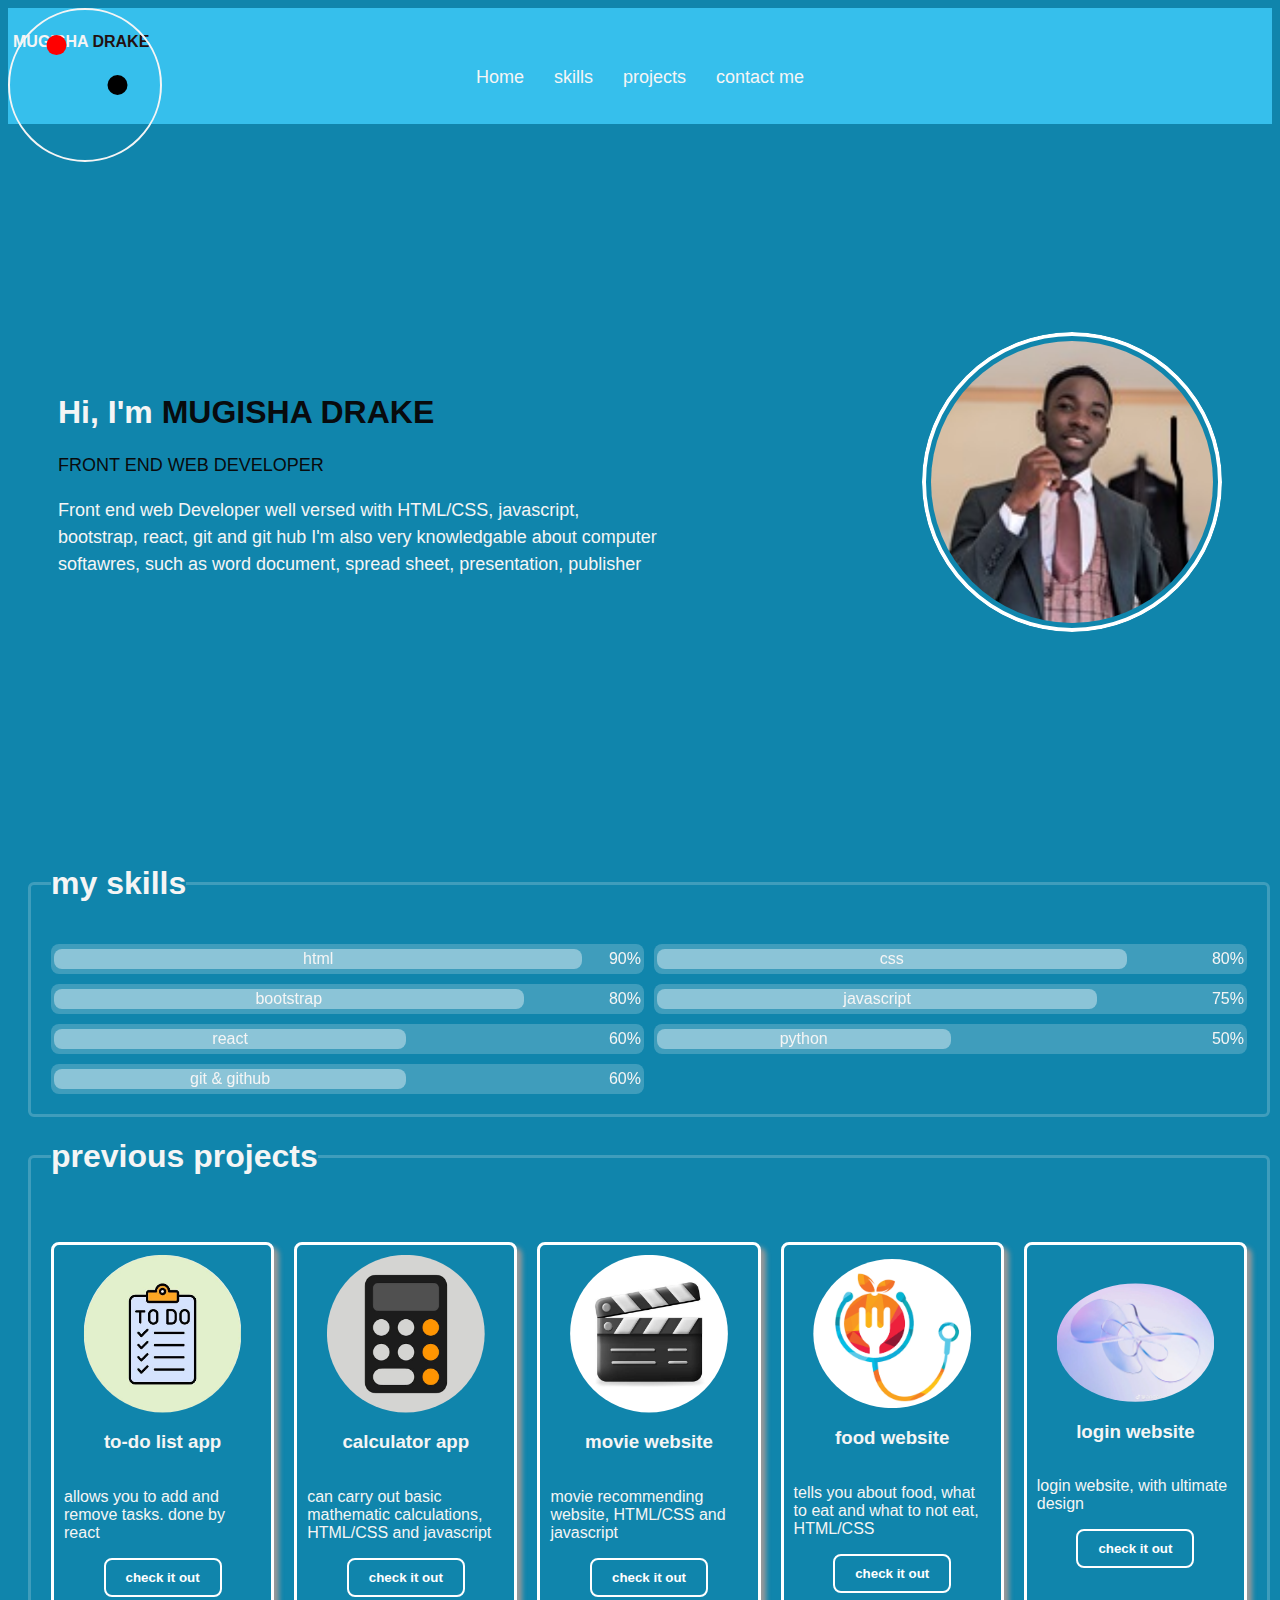
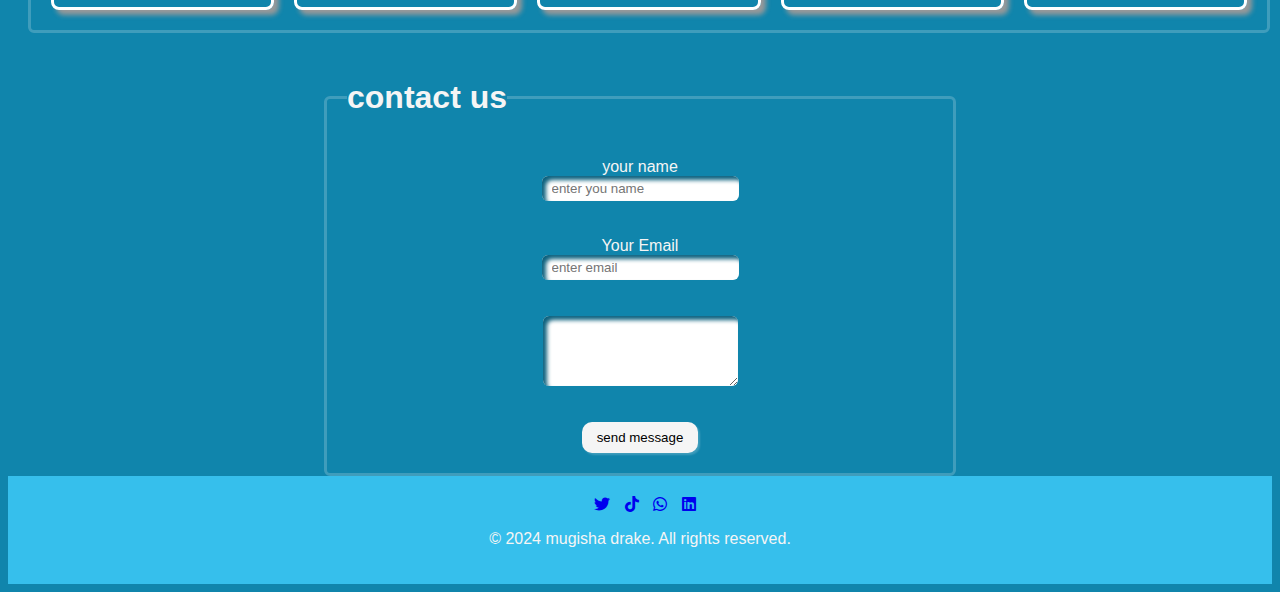
==== index.html @ d4e1dcd3 "version 1" ====
<!DOCTYPE html>
<html lang="en">
<head>
  <meta charset="UTF-8" />
  <meta name="viewport" content="width=device-width, initial-scale=1.0" />
  <title>mugisha drake | front end Developer</title>
  <link rel="stylesheet" href="https://cdnjs.cloudflare.com/ajax/libs/font-awesome/6.0.0-beta3/css/all.min.css">
  <link rel="stylesheet" href="style.css" />
</head>
<body>
  <div id="game-container">
    <canvas id="gameCanvas"></canvas>
  </div>
  <header>
    <nav>
        <p>MUGISHA <span>DRAKE</span></p>
      <ul>
        <li><a href="#hero">Home</a></li>
        <li><a href="#skills">skills</a></li>
        <li><a href="#projects">projects</a></li>
        <li><a href="#contact">contact me</a></li>
      </ul>
    </nav>
  </header>

  <section class="hero" id="hero">
    <div class="container">
      <h1>Hi, I'm <span class="highlight">MUGISHA DRAKE</span></h1>
      <p class="highlight">FRONT END WEB DEVELOPER</p>
      <p>
        Front end web Developer well versed with HTML/CSS, javascript, bootstrap, react, git and git hub
        I'm also very knowledgable about computer softawres, such as word document, spread sheet, presentation, publisher
      </p>

    </div>
    <div class="profile-picture">
      <img src="images/drake.jpg" alt="mugisha drake" />
    </div>
  </section>

  <fieldset id="skills">
    <legend class="skills"> <h1>my skills</h1></legend>

    <div class="skill-container">
      <div class="html">
        <div class="line">
          <p>html</p>
        </div>
        <p>90%</p>
      </div>
  
      <div class="css">
        <div class="linecss">
          <p>css</p>
        </div>
        <p>80%</p>
      </div>
      <div class="bootstrap">
        <div class="linebootsrap">
          <p>bootstrap</p>
        </div>
        <p>80%</p>
      </div>
      <div class="javascript">
        <div class="linejavascript">
          <p>javascript</p>
        </div>
        <p>75%</p>
      </div>
      <div class="react">
        <div class="linereact">
          <p>react</p>
        </div>
        <p>60%</p>
      </div>
      <div class="python">
        <div class="linepython">
          <p>python</p>
        </div>
        <p>50%</p>
      </div>
      <div class="git">
        <div class="linegit">
          <p>git & github</p>
        </div>
        <p>60%</p>
      </div>
    </div>

  </fieldset>

  <fieldset id="projects">
    <legend><h1>previous projects</h1></legend>
    <div class="projects-container">

      <div class="card">
        <img src="images/todo.jpg" alt="to do list">
        <h3>to-do list app</h3>
        <p>allows you to add and remove tasks. done by react</p>
        <a href="projects/index.html"> <button class="cardbtn">check it out</button></a>
      </div>

      <div class="card">
        <img src="images/calc.jpg" alt="calculator">
        <h3>calculator app</h3>
        <p>can carry out basic mathematic calculations, HTML/CSS and javascript</p>
        <a href="projects/calc.html"> <button class="cardbtn">check it out</button></a>
      </div>

      <div class="card">
        <img src="images/movies.jpg" alt="movies">
        <h3>movie website</h3>
        <p>movie recommending website, HTML/CSS and javascript</p>
        <a href="projects/bootstrap-5.3.3-dist/index.html"> <button class="cardbtn">check it out</button></a>
      </div>

      <div class="card">
        <img src="images/icon.png" alt="food">
        <h3>food website</h3>
        <p>tells you about food, what to eat and what to not eat, HTML/CSS</p>
        <a href="projects/food/index.html"> <button class="cardbtn">check it out</button></a>
      </div>

      
    <div class="card">
      <img src="projects/food/end.jpg" alt="food">
      <h3>login website</h3>
      <p>login website, with ultimate design</p>
      <a href="projects/food/login.html"> <button class="cardbtn">check it out</button></a>
    </div>

    
  </div>
    </div>

  </fieldset>

  <div class="contactus">
    <fieldset id="contact">
      <legend><h1>contact us</h1></legend>
      <form action="send_message.php" id="mesageForm" method="POST">
        <label for="name">your name</label>
        <input type="text" id="name" name="name" placeholder="enter you name" required><br><br>
        
        <label for="email">Your Email</label>
        <input type="email" id="email" name="email" required placeholder="enter email"><br><br>
  
        <label for="message"></label>
        <textarea name="message" id="message" rows="4" required></textarea><br><br>
  
        <button type="submit" onclick="clearFeild()">send message</button>
      </form>
    </fieldset>

  </div>

  <footer>
    <div class="socialMedia">
      <a href="https://twitter.com/drake____5" target="_blank"><i class="fab fa-twitter"></i></a>
      <a href="https://www.tiktok.com/@local.man84" target="_blank"><i class="fab fa-tiktok"></i></a>
      <a href="https://wa.me/+256774742220" target="_blank"><i class="fab fa-whatsapp"></i></a>
      <a href="https://www.linkedin.com/in/mugisha-drake-31223232a" target="_blank"><i class="fab fa-linkedin"></i></a>
    </div>
    <p>&copy; 2024 mugisha drake. All rights reserved.</p>
  </footer>

  <script src="script.js"></script>
</body>
</html>
---- style.css ----
* {
    margin: 10;
    padding: 0;
    box-sizing: border-box;
  }
  
body {
    font-family: 'Arial', sans-serif;
    background-color: rgb(16, 133, 172);
    color: #f5f5f5;
}
  
header {
    background-color: hsl(195, 83%, 57%);
    padding: 20px 0;
  }
  
nav ul {
    display: flex;
    justify-content: center;
    list-style: none;
  }
  
nav ul li {
    margin: 0 15px;
  }
  
nav ul li a {
    color: #f5f5f5;
    text-decoration: none;
    font-size: 18px;
    transition: 0.3s ease;
}

nav ul li a:hover {
    background-color: #f5f5f5;
    color: rgb(16, 133, 172);
    padding: 8px;
    border-radius: 8px;
}
nav p {
    margin: 5px;
    font-weight: bolder;
}
nav p span{
    color: hsl(0, 37%, 10%);
}
.hero {
    display: flex;
    justify-content: space-between;
    align-items: center;
    padding: 50px;
    height: 80vh;
}
  
.container {
    max-width: 600px;
}
  
.highlight {
    color: hsl(204, 24%, 4%);
}
  
.hero p {
    font-size: 18px;
    line-height: 1.5;
}
  
.buttons {
    margin-top: 20px;
  }
  
.btn {
    display: inline-block;
    background-color: hsl(0, 37%, 40%);
    color: #fff;
    padding: 10px 20px;
    margin-right: 10px;
    text-decoration: none;
    border-radius: 5px;
}
a:hover{
    opacity: 0.7;
}

a:active{
    opacity: 0.5;
}

.profile-picture img {
    border-radius: 50%;
    height: 300px;
    width: 300px;
    clip-path: ellipse();
    object-fit: cover;
    border: 4px solid #fff;
    padding: 5px;

}

/* game */

#game-container {
    position: fixed;
    display: flex;
    justify-content: center;
    align-items: center;
}

canvas {
    background-color: transparent;
    border: 2px solid #f5f5f5;
    border-radius: 50%;
}

.hidden{
    display: none;
}
/* skills */
.skill-container{
    display: grid;
    grid-template-columns: repeat(2, 1fr);
    gap: 10px;
}

#skills, #projects, #contact{
    border: 3px solid rgb(255, 255, 255, 0.2);
    border-radius: 6px;
    padding: 20px;
    margin-left: 20px;
}

.html, .css, .javascript, .react, .git, .python, .bootstrap{
    display: flex;
    align-items: center;
    justify-content: space-between;
    border: 3px solid transparent;
    height: 30px;
    border-radius: 8px;
    background-color: rgb(255, 255, 255, 0.2);
    backdrop-filter: blur(50px);
}
.html .line{
    display: flex;
    align-items: center;
    justify-content: center;
    border: 3px solid transparent;
    height: 20px;
    width: 90%;
    border-radius: 8px;
    background-color: rgb(255, 255, 255, 0.4);
}
.linecss{
    display: flex;
    align-items: center;
    justify-content: center;
    border: 3px solid transparent;
    height: 20px;
    width: 80%;
    border-radius: 8px;
    background-color: rgb(255, 255, 255, 0.4);
}
.linepython{
    display: flex;
    align-items: center;
    justify-content: center;
    border: 3px solid transparent;
    height: 20px;
    width: 50%;
    border-radius: 8px;
    background-color:rgb(255, 255, 255, 0.4);
}

.linejavascript{
    display: flex;
    align-items: center;
    justify-content: center;
    border: 3px solid transparent;
    height: 20px;
    width: 75%;
    border-radius: 8px;
    background-color: rgb(255, 255, 255, 0.4);
}
.linebootsrap{
    display: flex;
    align-items: center;
    justify-content: center;
    border: 3px solid transparent;
    height: 20px;
    width: 80%;
    border-radius: 8px;
    background-color: rgb(255, 255, 255, 0.4);
}

.linereact{
    display: flex;
    align-items: center;
    justify-content: center;
    border: 3px solid transparent;
    height: 20px;
    width: 60%;
    border-radius: 8px;
    background-color: rgb(255, 255, 255, 0.4);
}
.linegit{
    display: flex;
    align-items: center;
    justify-content: center;
    border: 3px solid transparent;
    height: 20px;
    width: 60%;
    border-radius: 8px;
    background-color: rgb(255, 255, 255, 0.4);
}

/* projects */
.projects-container{
    display: flex;
    margin-top: 25px;
    gap: 20px;
    flex-wrap: wrap;
}

.card{
    flex-grow: 1;
    flex-basis: 150px;
    display: flex;
    flex-direction: column;
    align-items: center;
    justify-content: center;
    padding: 10px;
    border: 3px solid #fff;
    border-radius: 8px;
    width: 18rem;
    box-shadow: 5px 5px 5px hsl(0, 0%, 60%);

}
.card img{
    width: 80%;
    clip-path: ellipse();
}
.cardbtn{
    padding: 10px 20px;
    background-color: transparent;
    border: 2px solid #fff;
    border-radius: 8px;
    color: #fff;
    font-weight: bold;
    transition: 0.4s ease;
}

.cardbtn:hover{
    background-color: #fff;
    color: hsl(195, 83%, 27%);
}

/* contact */
#contact{
    margin-left: auto;
    margin-right: auto;
    width: 50%;
    margin-top: 25px;
    gap: 20px;
    flex-wrap: wrap;
}

#contact input, textarea{
    padding: 5px 10px;
    border-radius: 6px;
    box-shadow: inset 4px 4px 4px hsl(195, 83%, 27%);
    border: none;
}

#mesageForm{
    display: flex;
    flex-direction: column;
    align-items: center;
    justify-content: center;
}

.contactus button{
    padding: 8px 15px;
    background-color: #f5f5f5;
    border-radius: 10px;
    border: none;
    box-shadow: 2px 2px 2px rgb(255, 255, 255, 0.2);
    cursor: pointer;
    transition: 0.5s ease;

}
.contactus button:hover{
    background-color: rgb(255, 255, 255, 0.2);
    color: #fff;
}

/* footer */
footer {
    text-align: center;
    padding: 20px;
    background-color: hsl(195, 83%, 57%);
    color: #f5f5f5;
}

.socialMedia i{
    margin-left: 10px;
}
/* media */
@media (max-width: 600px) {

    .hero {
        display: flex;
        flex-direction: column;
        gap: 50px;
    }
      
    nav p {
        display: none;
    }
    
    #skills{
        display: grid;
        margin-top: 80px;
    }
    .skill-container{
        display: block;
    }
    .skill-container>div{
        margin-top: 10px;
    }
}
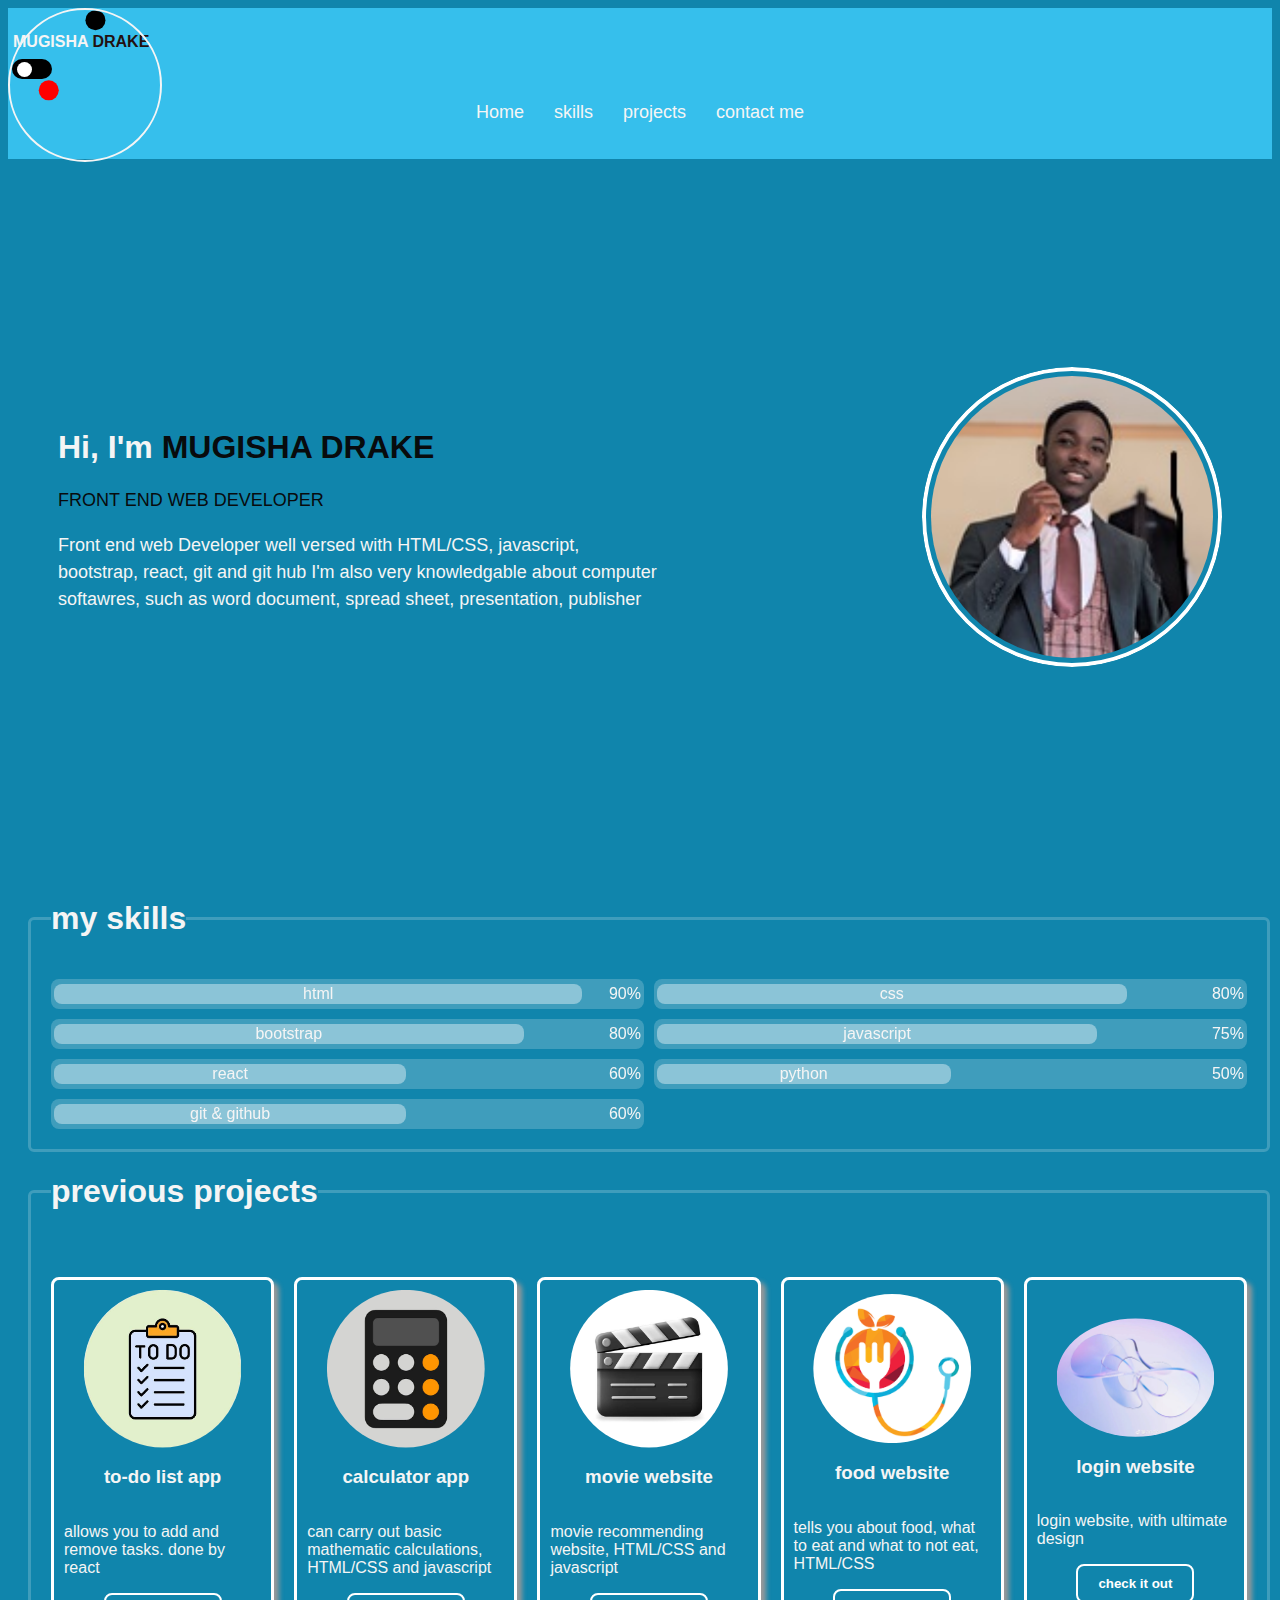
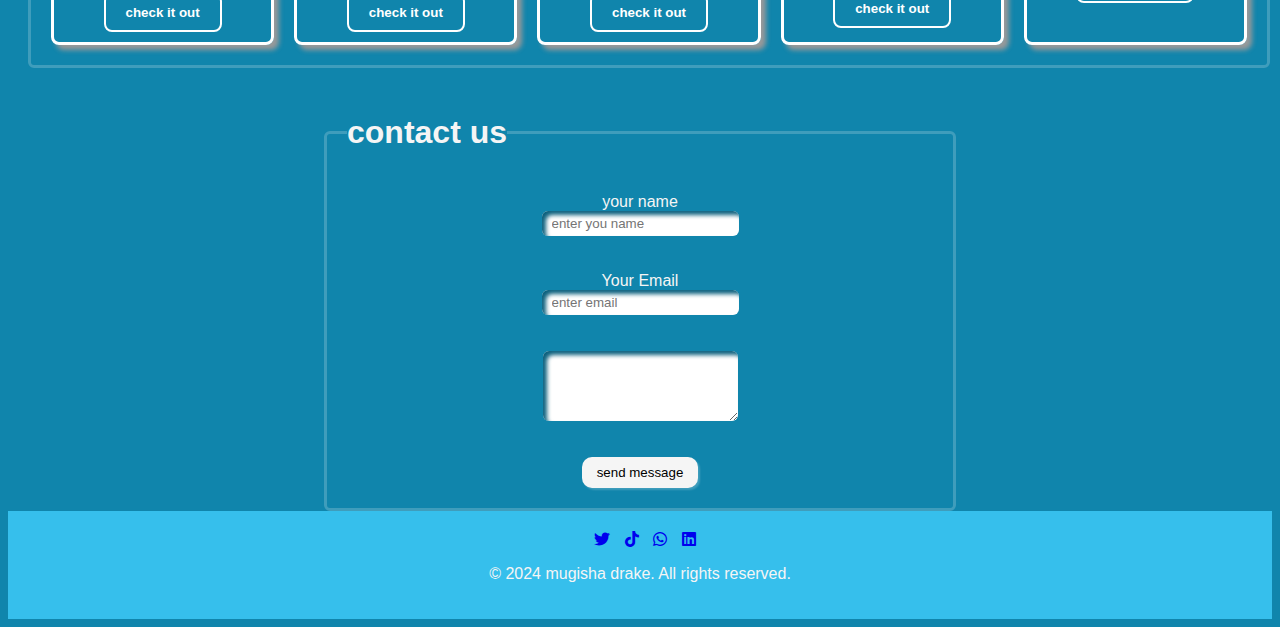
==== commit 62d5dac4: "version 2" ====
--- a/index.html
+++ b/index.html
@@ -13,7 +13,8 @@
   </div>
   <header>
     <nav>
-        <p>MUGISHA <span>DRAKE</span></p>
+        <p>MUGISHA <span>DRAKE</span> </p>
+        <input type="checkbox" id="dark">
       <ul>
         <li><a href="#hero">Home</a></li>
         <li><a href="#skills">skills</a></li>
--- a/style.css
+++ b/style.css
@@ -13,17 +13,17 @@
 header {
     background-color: hsl(195, 83%, 57%);
     padding: 20px 0;
-  }
+}
   
 nav ul {
     display: flex;
     justify-content: center;
     list-style: none;
-  }
+}
   
 nav ul li {
     margin: 0 15px;
-  }
+}
   
 nav ul li a {
     color: #f5f5f5;
@@ -304,6 +304,65 @@
 .socialMedia i{
     margin-left: 10px;
 }
+
+/* dark mode */
+
+#dark{
+    position: relative;
+    -webkit-appearance: none;
+    -moz-appearance: none;
+    appearance: none;
+    height: 20px;
+    width: 40px;
+    background-color: #000;
+    border-radius: 20px;
+    outline: none;
+    cursor: pointer;
+
+}
+#dark::after{
+    content: "";
+    position: absolute;
+    height: 15px;
+    width: 15px;
+    background-color: #ffffff;
+    top: 3px;
+    left: 5px;
+    border-radius: 50px;
+}
+
+.darkmode #dark{
+    background-color: #fff;
+}
+.darkmode #dark:after{
+    align-items: center;
+    background-color: black;
+    left: 23px;
+}
+
+.darkmode{
+    background-color: black;
+    .highlight{
+        color: rgb(255, 255, 255, 0.4);
+    }
+    #contact input, textarea{
+        box-shadow: inset 4px 4px 4px hsl(0, 0%, 20%);
+    }
+    .cardbtn:hover{
+        color: hsl(0, 0%, 20%);
+    }
+
+}
+
+.darkfooter{
+    background-color: hsl(0, 0%, 20%);
+    nav ul li a:hover {
+        color: hsl(0, 0%, 20%);
+    }
+    nav p span{
+        color: rgb(255, 255, 255, 0.2);
+    }
+}
 /* media */
 @media (max-width: 600px) {
 
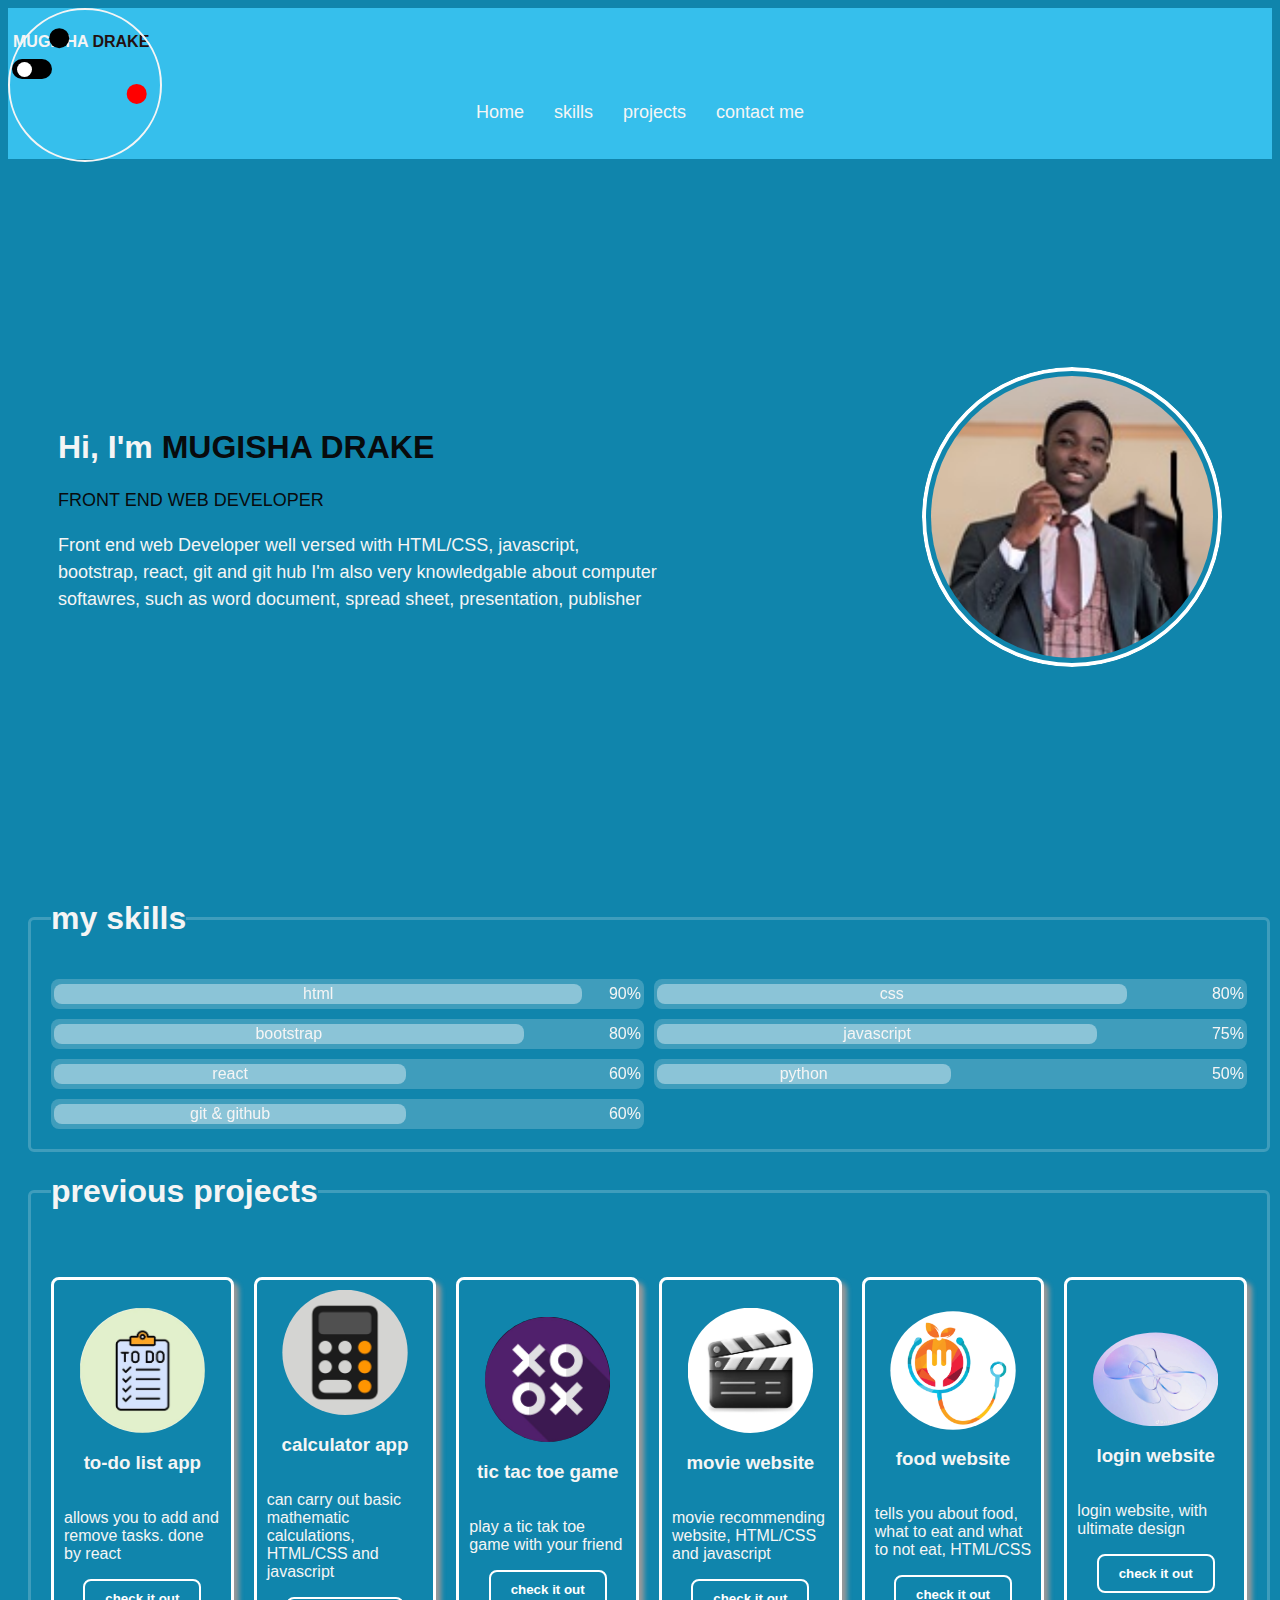
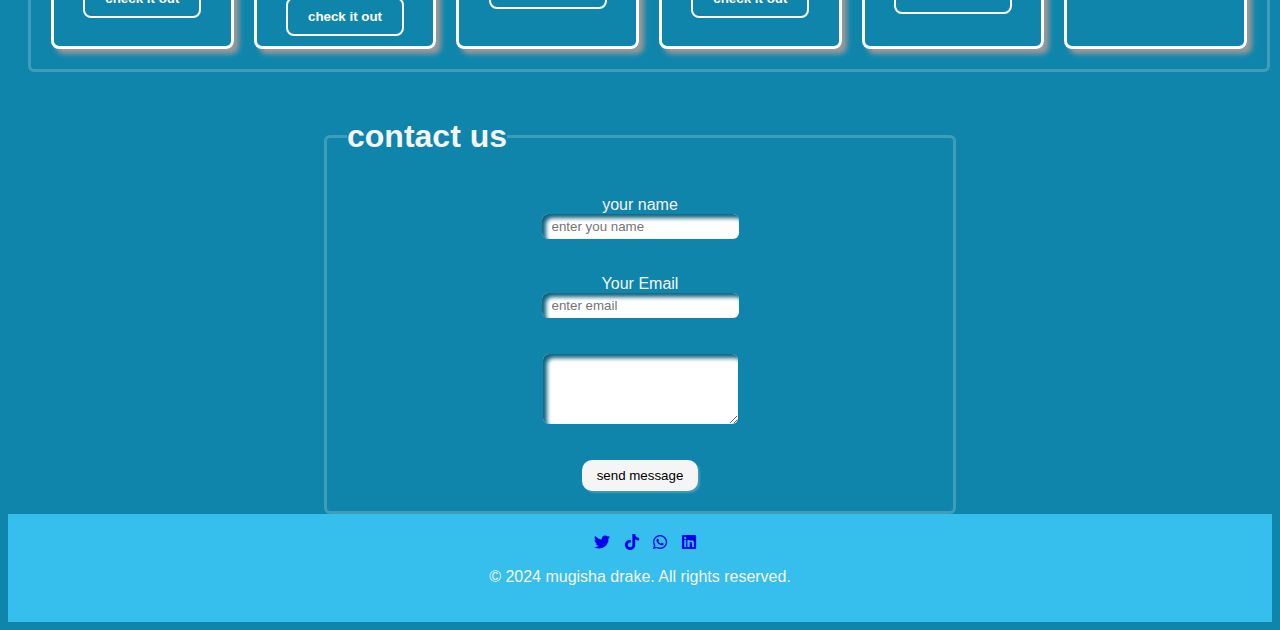
==== commit 337e8799: "version 3" ====
--- a/index.html
+++ b/index.html
@@ -109,6 +109,13 @@
       </div>
 
       <div class="card">
+        <img src="images/WhatsApp Image 2024-09-21 at 10.31.38_fe51be87.jpg" alt="tic tac toe">
+        <h3>tic tac toe game</h3>
+        <p>play a tic tak toe game with your friend</p>
+        <a href="projects/bootstrap-5.3.3-dist/tiktak.html"> <button class="cardbtn">check it out</button></a>
+      </div>
+
+      <div class="card">
         <img src="images/movies.jpg" alt="movies">
         <h3>movie website</h3>
         <p>movie recommending website, HTML/CSS and javascript</p>
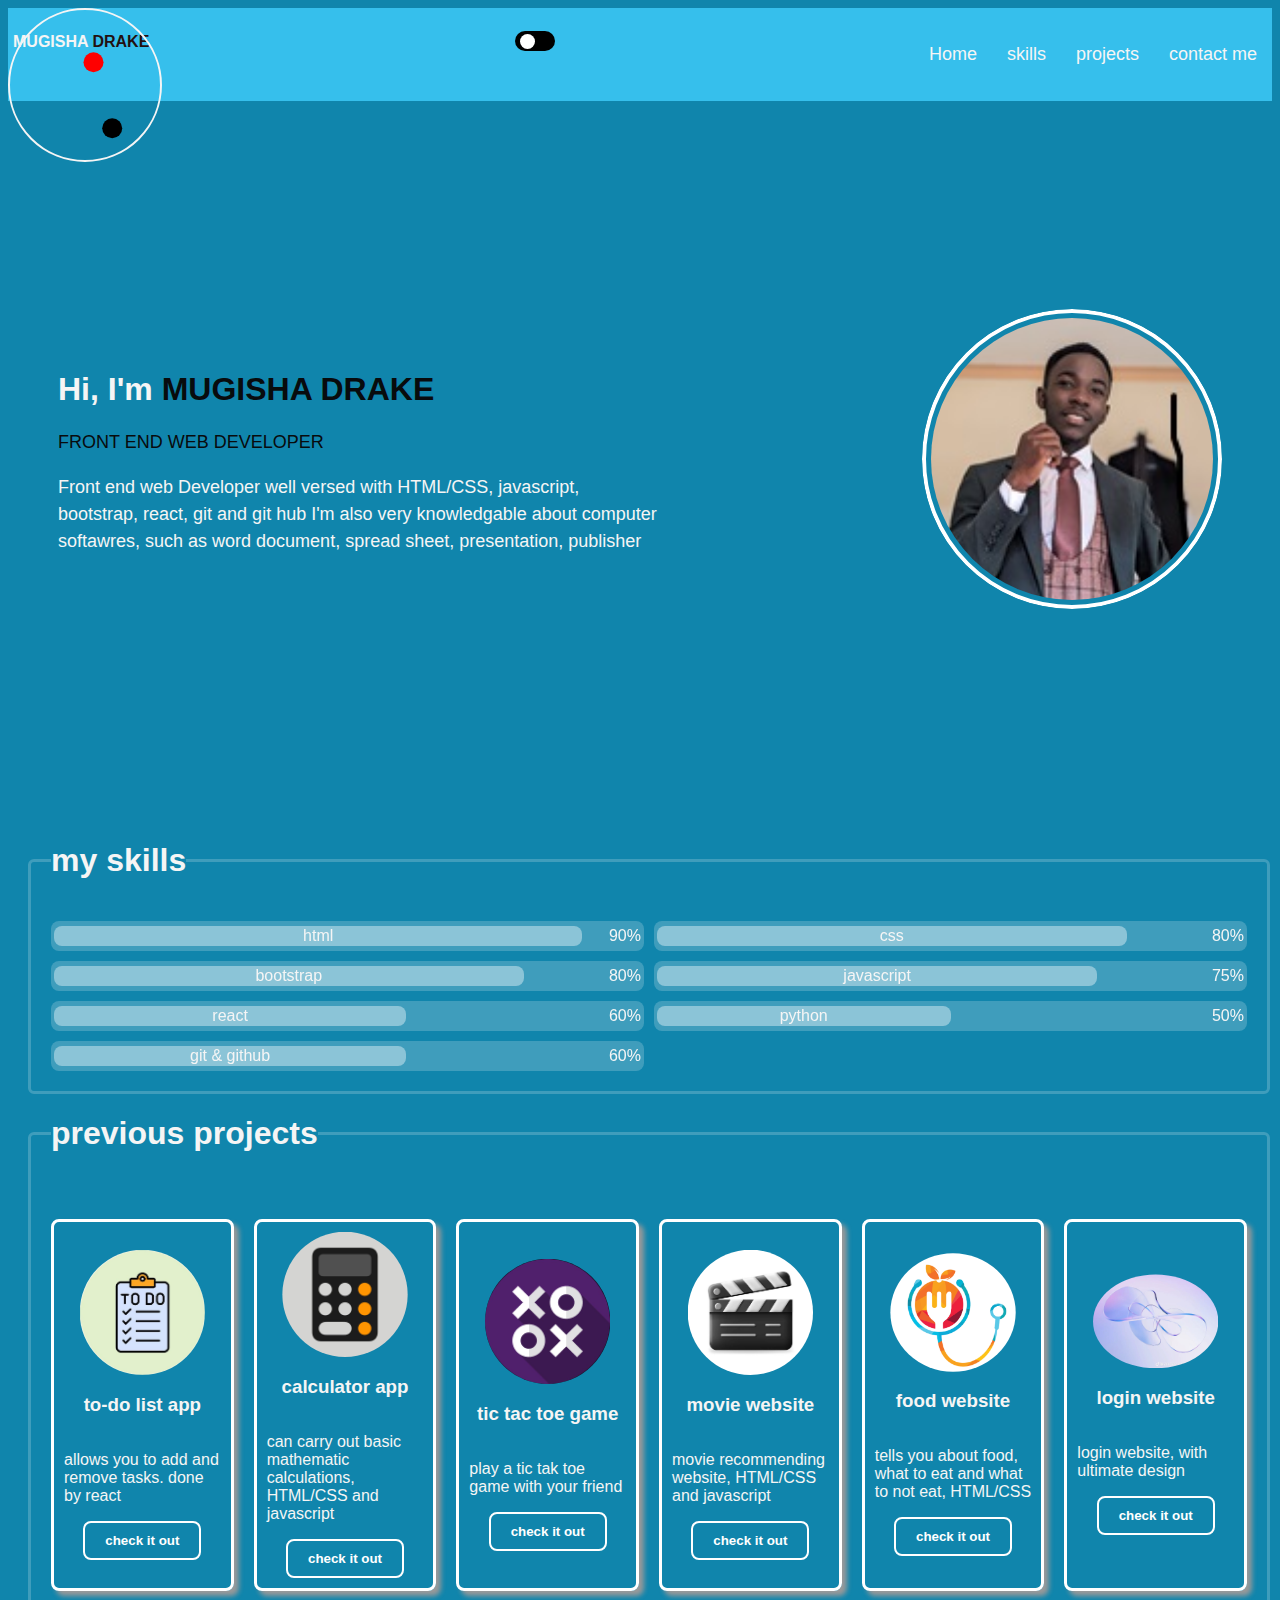
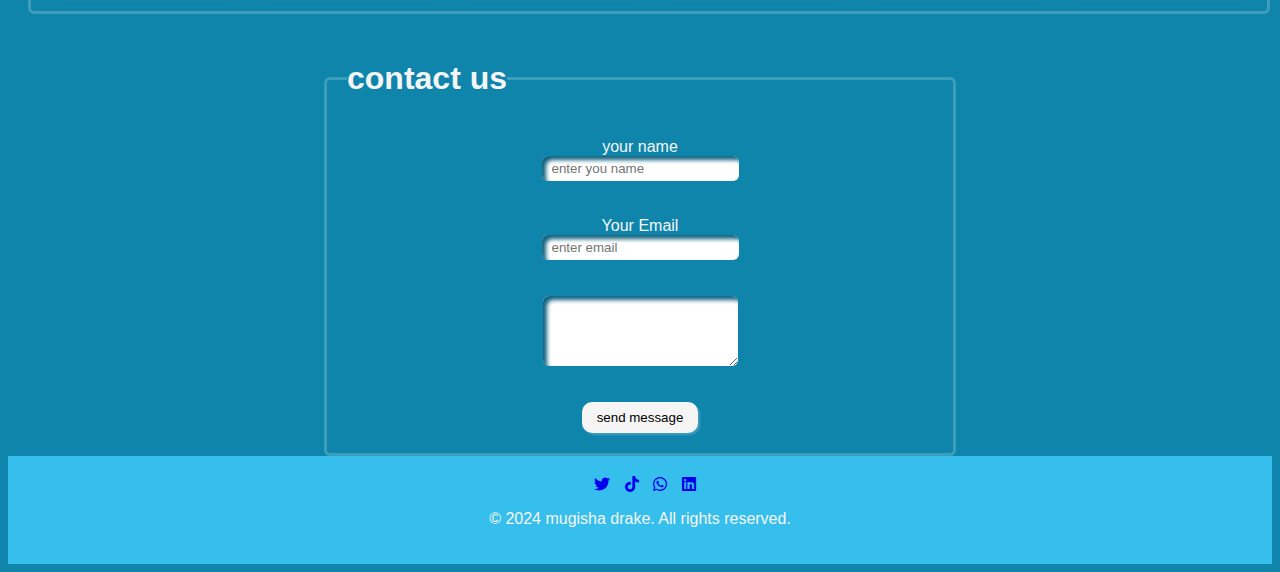
==== commit 0a0934c6: "version4" ====
--- a/index.html
+++ b/index.html
@@ -4,6 +4,7 @@
   <meta charset="UTF-8" />
   <meta name="viewport" content="width=device-width, initial-scale=1.0" />
   <title>mugisha drake | front end Developer</title>
+  <link rel="stylesheet" href="https://fonts.googleapis.com/css2?family=Material+Symbols+Outlined:opsz,wght,FILL,GRAD@24,400,0,0" />
   <link rel="stylesheet" href="https://cdnjs.cloudflare.com/ajax/libs/font-awesome/6.0.0-beta3/css/all.min.css">
   <link rel="stylesheet" href="style.css" />
 </head>
@@ -13,14 +14,28 @@
   </div>
   <header>
     <nav>
-        <p>MUGISHA <span>DRAKE</span> </p>
+      <div class="nav-container">
+        <p>MUGISHA <span>DRAKE</span></p>
         <input type="checkbox" id="dark">
-      <ul>
-        <li><a href="#hero">Home</a></li>
-        <li><a href="#skills">skills</a></li>
-        <li><a href="#projects">projects</a></li>
-        <li><a href="#contact">contact me</a></li>
-      </ul>
+        <ul>
+          <li><a href="#hero">Home</a></li>
+          <li><a href="#skills">skills</a></li>
+          <li><a href="#projects">projects</a></li>
+          <li><a href="#contact">contact me</a></li>
+        </ul>
+
+        <div class="hamburger">
+          <span class="material-symbols-outlined" id="dropdown-Button">
+            menu
+          </span>
+        </div>
+        <ul class="dropdown-menu" id="dropdownMenu">
+          <li><a href="#hero">Home</a></li>
+          <li><a href="#skills">skills</a></li>
+          <li><a href="#projects">projects</a></li>
+          <li><a href="#contact">contact me</a></li>
+        </ul>
+      </div>
     </nav>
   </header>
 
--- a/style.css
+++ b/style.css
@@ -14,7 +14,10 @@
     background-color: hsl(195, 83%, 57%);
     padding: 20px 0;
 }
-  
+.nav-container{
+    display: flex;
+    justify-content: space-between;
+}
 nav ul {
     display: flex;
     justify-content: center;
@@ -45,6 +48,39 @@
 nav p span{
     color: hsl(0, 37%, 10%);
 }
+
+/* hamburger */
+.hamburger{
+    display: none;
+    margin-right: 20px;
+    cursor: pointer;
+
+}
+
+.dropdown-menu{
+    display: none;
+    position: relative;
+    background-color: white;
+    z-index: 1;
+    margin: 0;
+    padding: 0;
+    list-style: none;
+    transition: 0.5s ease;
+}
+.dropdown-menu li{
+    padding: 12px 16px;
+}
+
+.dropdown-menu li a{
+    text-decoration: none;
+    color: #333;
+    display: block;
+}
+.dropdown-menu li a:hover{
+    background: #f1f1f1f1;
+}
+
+/* hero */
 .hero {
     display: flex;
     justify-content: space-between;
@@ -371,8 +407,13 @@
         flex-direction: column;
         gap: 50px;
     }
-      
-    nav p {
+    nav p{
+        display: none;
+    } 
+    .hamburger{
+        display: flex;
+    }
+    nav ul {
         display: none;
     }
     
@@ -386,6 +427,7 @@
     .skill-container>div{
         margin-top: 10px;
     }
+
 }
 
   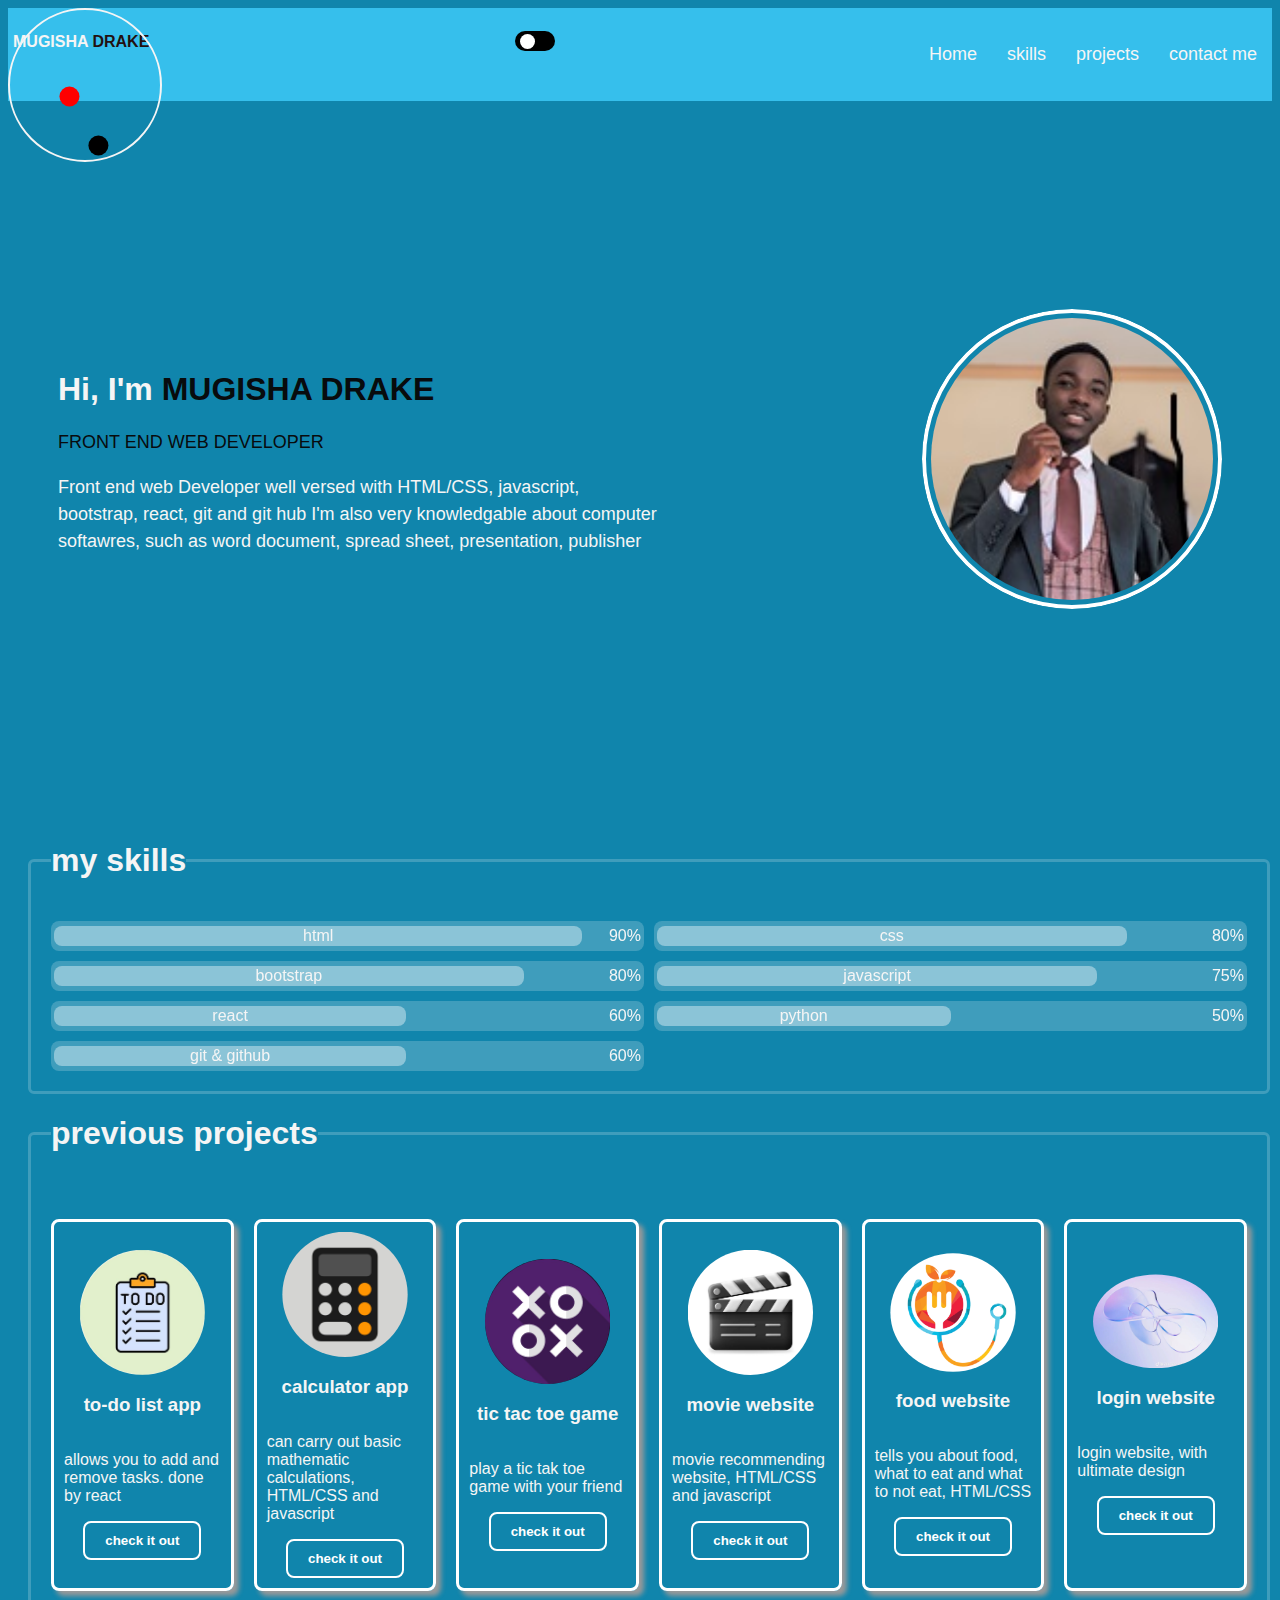
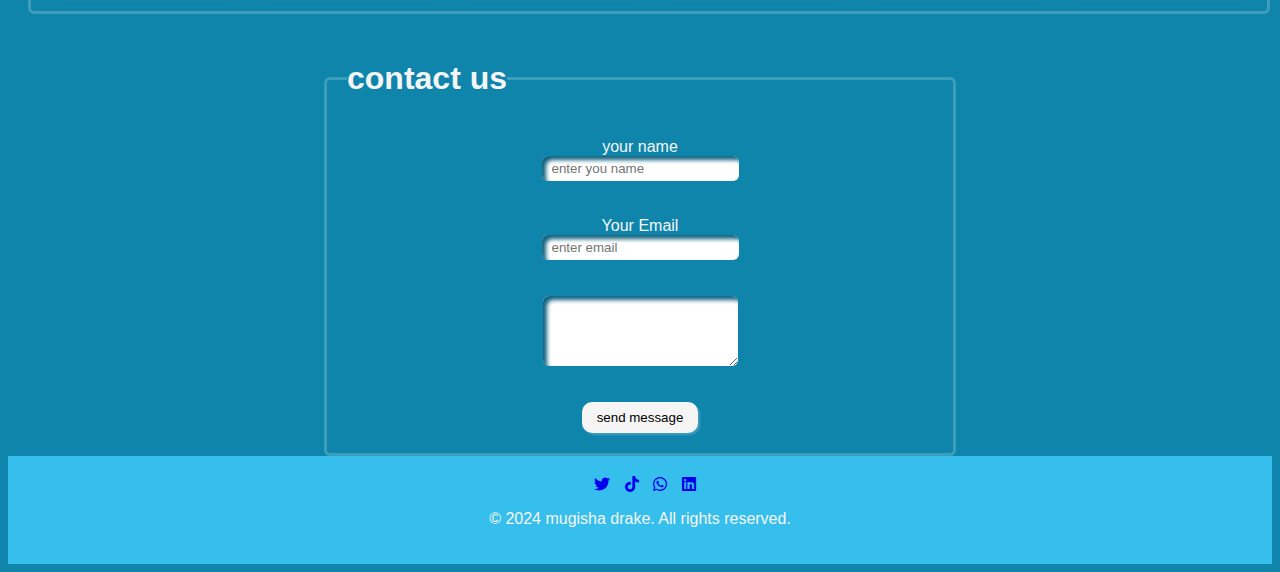
==== commit a63e35fb: "version5" ====
--- a/index.html
+++ b/index.html
@@ -29,15 +29,18 @@
             menu
           </span>
         </div>
-        <ul class="dropdown-menu" id="dropdownMenu">
-          <li><a href="#hero">Home</a></li>
-          <li><a href="#skills">skills</a></li>
-          <li><a href="#projects">projects</a></li>
-          <li><a href="#contact">contact me</a></li>
-        </ul>
       </div>
     </nav>
   </header>
+
+  <!-- dropdown menu -->
+
+  <ul class="dropdown-menu" id="dropdownMenu">
+    <li><a href="#hero">Home</a></li>
+    <li><a href="#skills">skills</a></li>
+    <li><a href="#projects">projects</a></li>
+    <li><a href="#contact">contact me</a></li>
+  </ul>
 
   <section class="hero" id="hero">
     <div class="container">
--- a/style.css
+++ b/style.css
@@ -61,20 +61,20 @@
     display: none;
     position: relative;
     background-color: white;
-    z-index: 1;
     margin: 0;
     padding: 0;
     list-style: none;
-    transition: 0.5s ease;
 }
 .dropdown-menu li{
     padding: 12px 16px;
 }
 
 .dropdown-menu li a{
+    align-self: center;
     text-decoration: none;
     color: #333;
     display: block;
+    padding: 10px;
 }
 .dropdown-menu li a:hover{
     background: #f1f1f1f1;
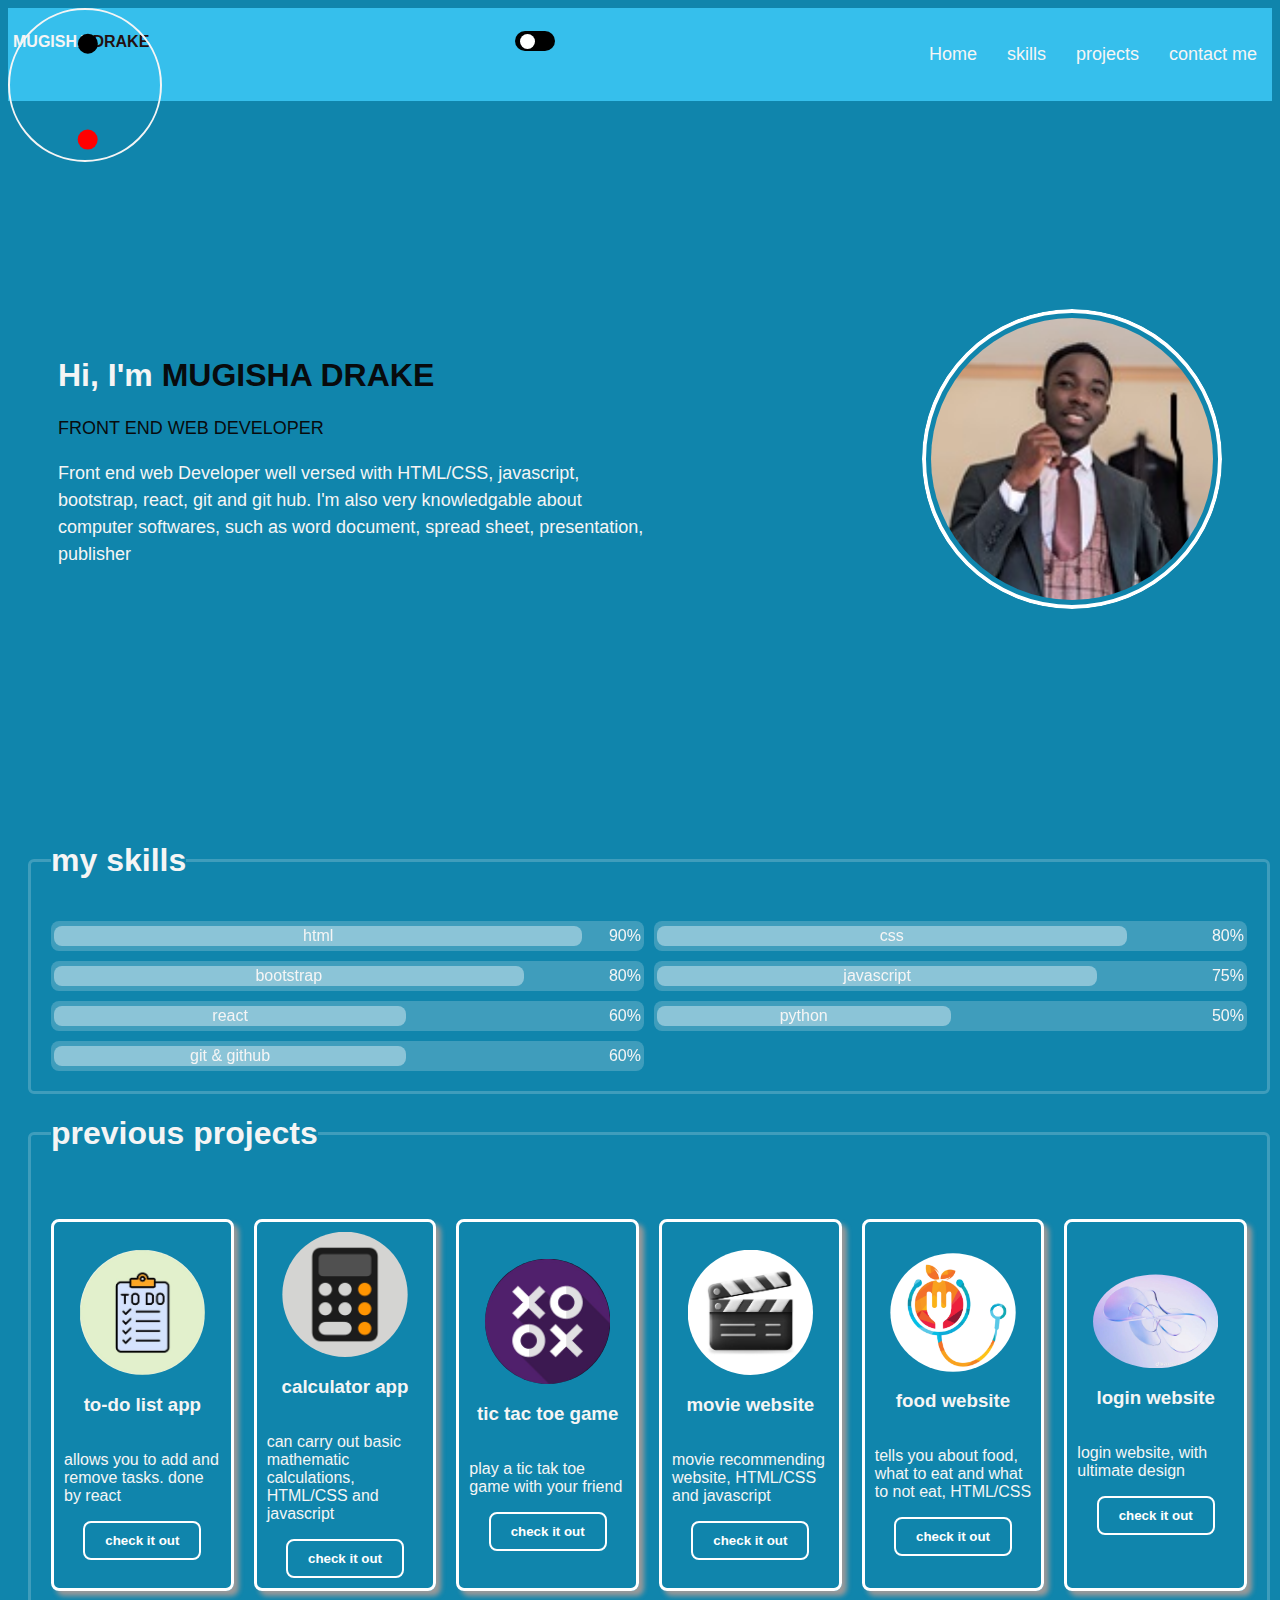
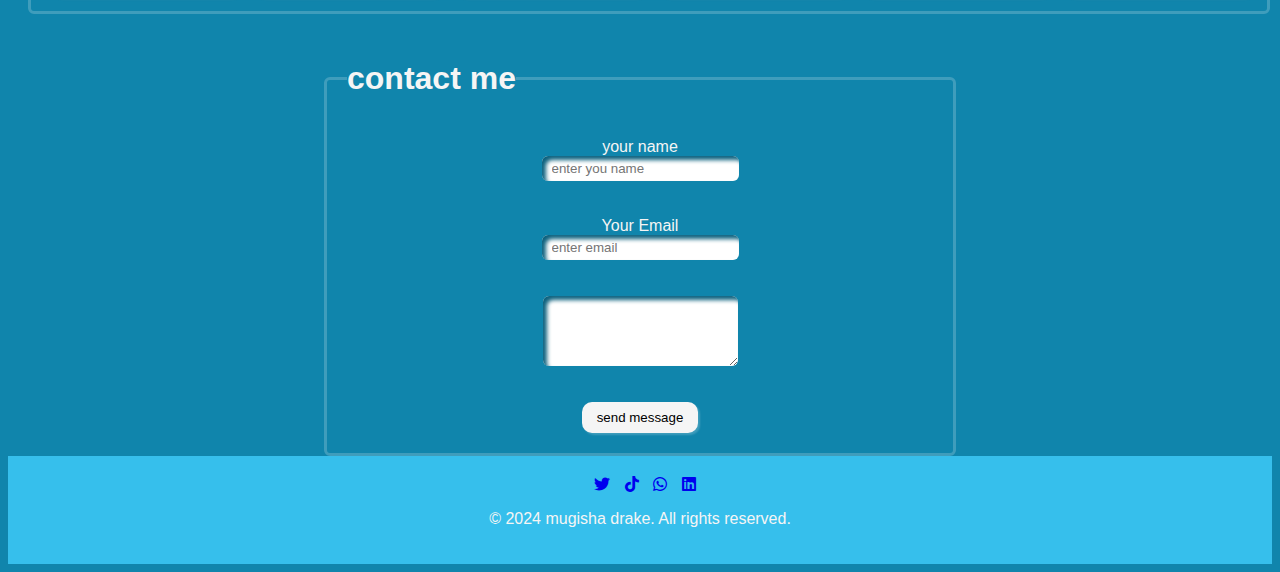
==== commit 7d129fb7: "version6" ====
--- a/index.html
+++ b/index.html
@@ -47,8 +47,8 @@
       <h1>Hi, I'm <span class="highlight">MUGISHA DRAKE</span></h1>
       <p class="highlight">FRONT END WEB DEVELOPER</p>
       <p>
-        Front end web Developer well versed with HTML/CSS, javascript, bootstrap, react, git and git hub
-        I'm also very knowledgable about computer softawres, such as word document, spread sheet, presentation, publisher
+        Front end web Developer well versed with HTML/CSS, javascript, bootstrap, react, git and git hub.
+        I'm also very knowledgable about computer softwares, such as word document, spread sheet, presentation, publisher
       </p>
 
     </div>
@@ -163,7 +163,7 @@
 
   <div class="contactus">
     <fieldset id="contact">
-      <legend><h1>contact us</h1></legend>
+      <legend><h1>contact me</h1></legend>
       <form action="send_message.php" id="mesageForm" method="POST">
         <label for="name">your name</label>
         <input type="text" id="name" name="name" placeholder="enter you name" required><br><br>
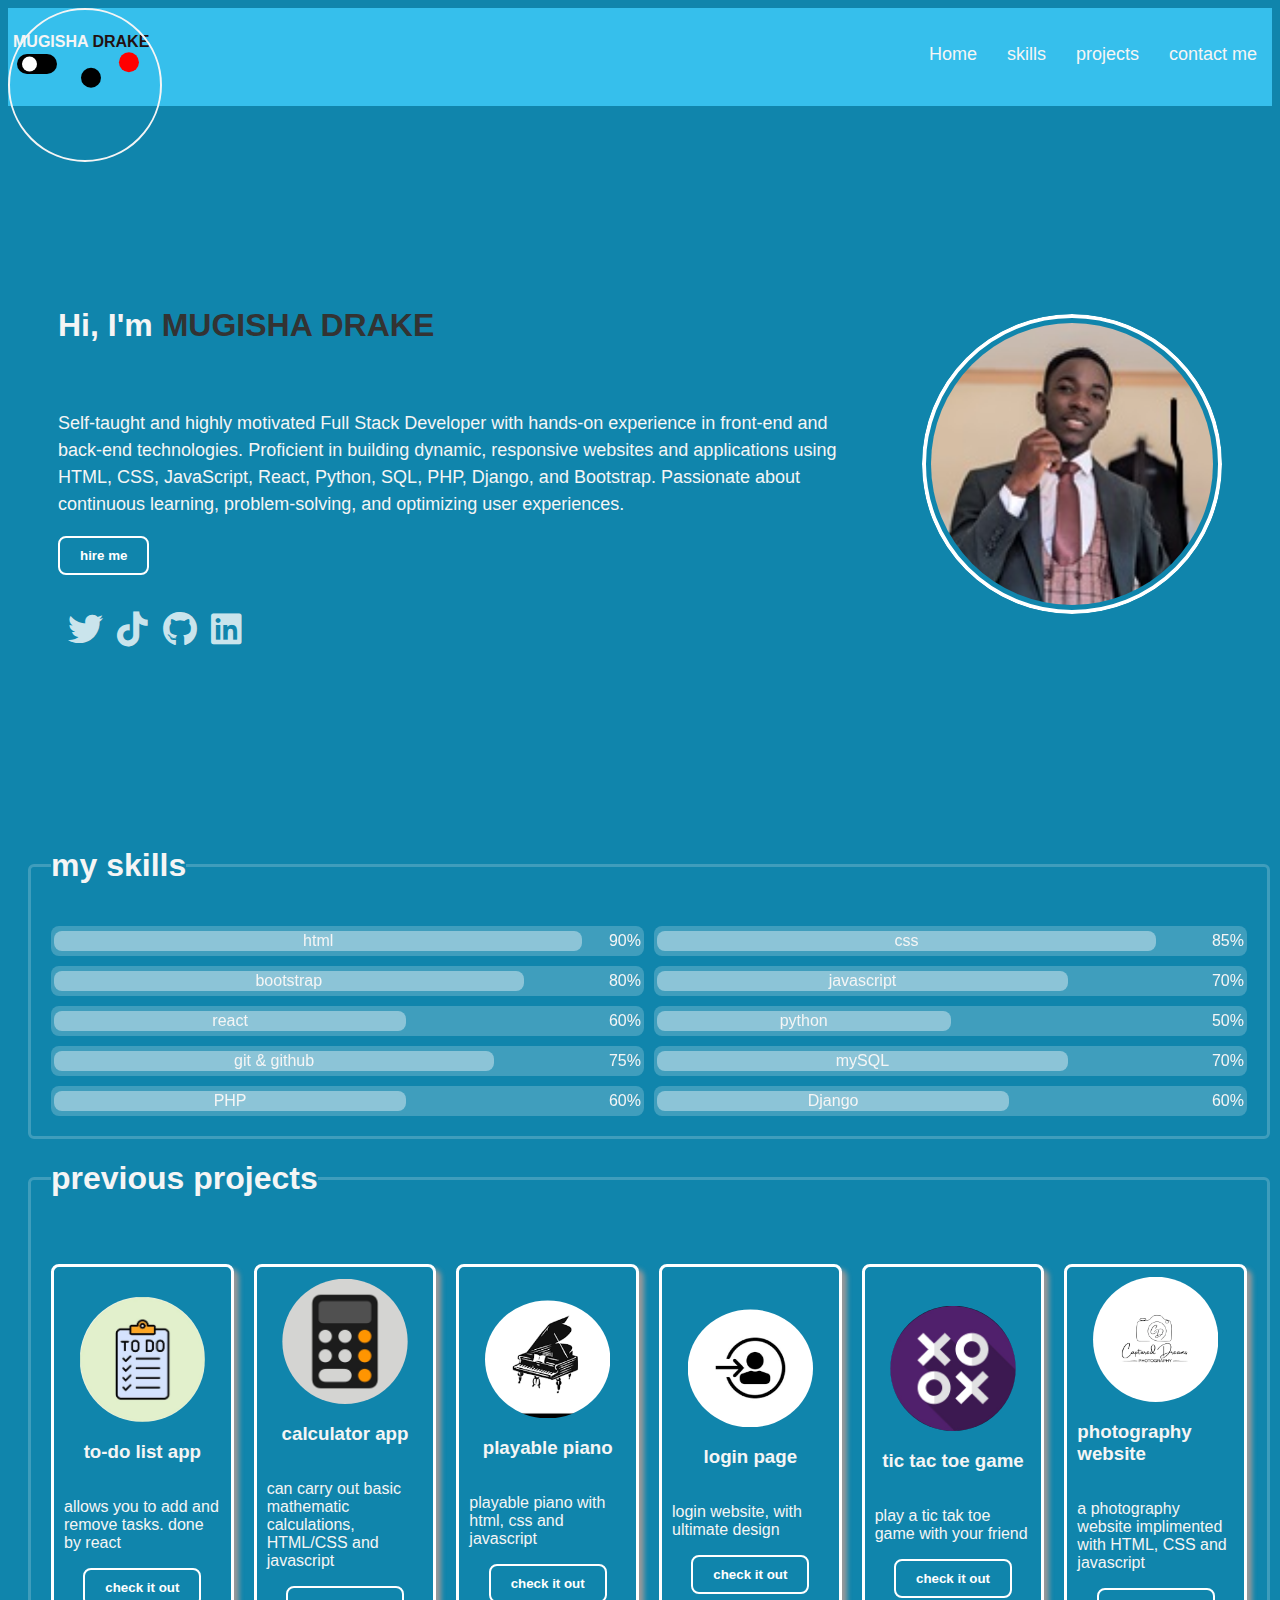
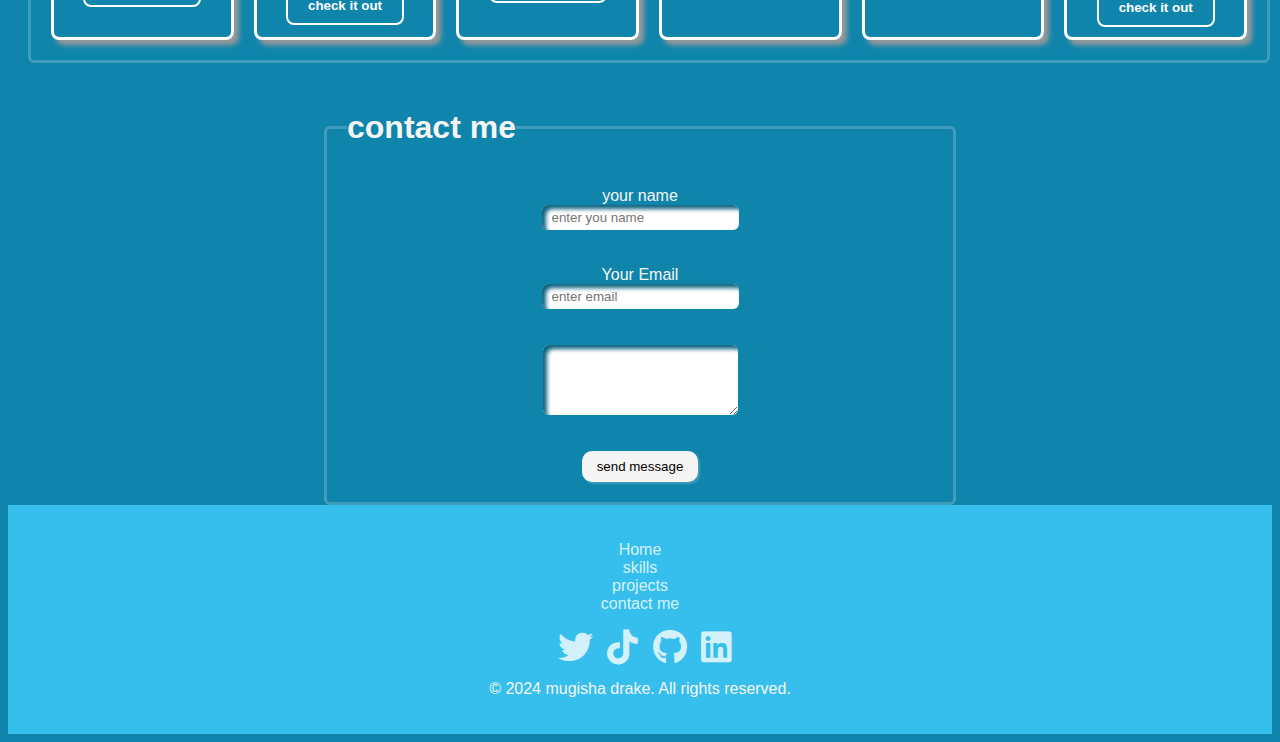
==== commit dec94b50: "new" ====
--- a/index.html
+++ b/index.html
@@ -15,8 +15,7 @@
   <header>
     <nav>
       <div class="nav-container">
-        <p>MUGISHA <span>DRAKE</span></p>
-        <input type="checkbox" id="dark">
+        <p> MUGISHA <span>DRAKE</span> <br><input type="checkbox" id="dark"></p>
         <ul>
           <li><a href="#hero">Home</a></li>
           <li><a href="#skills">skills</a></li>
@@ -44,12 +43,20 @@
 
   <section class="hero" id="hero">
     <div class="container">
-      <h1>Hi, I'm <span class="highlight">MUGISHA DRAKE</span></h1>
-      <p class="highlight">FRONT END WEB DEVELOPER</p>
+      <h1>Hi, I'm <span class="high">MUGISHA DRAKE</span></h1>
+      <p class="highlight">FULLSTACK DEVELOPER</p>
       <p>
-        Front end web Developer well versed with HTML/CSS, javascript, bootstrap, react, git and git hub.
-        I'm also very knowledgable about computer softwares, such as word document, spread sheet, presentation, publisher
+        Self-taught and highly motivated Full Stack Developer with hands-on experience in front-end and back-end technologies. Proficient in building dynamic, responsive websites and applications using HTML, CSS, JavaScript, React, Python, SQL, PHP, Django, and Bootstrap. Passionate about continuous learning, problem-solving, and optimizing user experiences.
       </p>
+
+      <a href="MUGISHA DRAKE.pdf"><button class="cardbtn">hire me</button></a> <br><br><br>
+
+      <div class="socialMedia">
+        <a href="https://twitter.com/Drakemugisha5" target="_blank"><i class="fab fa-twitter" style="font-size: 35px;"></i></a>
+        <a href="https://www.tiktok.com/@local.man84" target="_blank"><i class="fab fa-tiktok" style="font-size: 35px;"></i></a>
+        <a href="https://github.com/Drakemugisha" target="_blank"><i class="fab fa-github" style="font-size: 35px;"></i></a>
+        <a href="https://www.linkedin.com/in/mugisha-drake-31223232a" target="_blank"><i class="fab fa-linkedin" style="font-size: 35px;"></i></a>
+      </div>
 
     </div>
     <div class="profile-picture">
@@ -57,6 +64,8 @@
     </div>
   </section>
 
+
+  <!-- skills -->
   <fieldset id="skills">
     <legend class="skills"> <h1>my skills</h1></legend>
 
@@ -69,38 +78,58 @@
       </div>
   
       <div class="css">
-        <div class="linecss">
+        <div class="line">
           <p>css</p>
         </div>
+        <p>85%</p>
+      </div>
+      <div class="bootstrap">
+        <div class="line">
+          <p>bootstrap</p>
+        </div>
         <p>80%</p>
       </div>
-      <div class="bootstrap">
-        <div class="linebootsrap">
-          <p>bootstrap</p>
-        </div>
-        <p>80%</p>
-      </div>
       <div class="javascript">
-        <div class="linejavascript">
+        <div class="line">
           <p>javascript</p>
         </div>
+        <p>70%</p>
+      </div>
+      <div class="react">
+        <div class="line">
+          <p>react</p>
+        </div>
+        <p>60%</p>
+      </div>
+      <div class="python">
+        <div class="line">
+          <p>python</p>
+        </div>
+        <p>50%</p>
+      </div>
+      <div class="git">
+        <div class="line">
+          <p>git & github</p>
+        </div>
         <p>75%</p>
       </div>
-      <div class="react">
-        <div class="linereact">
-          <p>react</p>
+      <div class="mySQL">
+        <div class="line">
+          <p>mySQL</p>
+        </div>
+        <p>70%</p>
+      </div>
+
+      <div class="php">
+        <div class="line">
+          <p>PHP</p>
         </div>
         <p>60%</p>
       </div>
-      <div class="python">
-        <div class="linepython">
-          <p>python</p>
-        </div>
-        <p>50%</p>
-      </div>
-      <div class="git">
-        <div class="linegit">
-          <p>git & github</p>
+
+      <div class="Django">
+        <div class="line">
+          <p>Django</p>
         </div>
         <p>60%</p>
       </div>
@@ -127,6 +156,22 @@
       </div>
 
       <div class="card">
+        <img src="images/download.png" alt="calculator">
+        <h3>playable piano</h3>
+        <p>playable piano with html, css and javascript</p>
+        <a href="projects/food/piano/index.html"> <button class="cardbtn">check it out</button></a>
+      </div>
+
+      
+      
+      <div class="card">
+        <img src="images/download (1).png" alt="food">
+        <h3>login page</h3>
+        <p>login website, with ultimate design</p>
+        <a href="projects/food/login.html"> <button class="cardbtn">check it out</button></a>
+      </div>
+
+      <div class="card">
         <img src="images/WhatsApp Image 2024-09-21 at 10.31.38_fe51be87.jpg" alt="tic tac toe">
         <h3>tic tac toe game</h3>
         <p>play a tic tak toe game with your friend</p>
@@ -134,28 +179,12 @@
       </div>
 
       <div class="card">
-        <img src="images/movies.jpg" alt="movies">
-        <h3>movie website</h3>
-        <p>movie recommending website, HTML/CSS and javascript</p>
-        <a href="projects/bootstrap-5.3.3-dist/index.html"> <button class="cardbtn">check it out</button></a>
-      </div>
-
-      <div class="card">
-        <img src="images/icon.png" alt="food">
-        <h3>food website</h3>
-        <p>tells you about food, what to eat and what to not eat, HTML/CSS</p>
-        <a href="projects/food/index.html"> <button class="cardbtn">check it out</button></a>
-      </div>
-
-      
-    <div class="card">
-      <img src="projects/food/end.jpg" alt="food">
-      <h3>login website</h3>
-      <p>login website, with ultimate design</p>
-      <a href="projects/food/login.html"> <button class="cardbtn">check it out</button></a>
-    </div>
-
-    
+        <img src="images/logo.webp" alt="food">
+        <h3>photography website</h3>
+        <p>a photography website implimented with HTML, CSS and javascript</p>
+        <a href="https://drakemugisha.github.io/photography/"> <button class="cardbtn">check it out</button></a>
+      </div>
+
   </div>
     </div>
 
@@ -181,11 +210,19 @@
   </div>
 
   <footer>
+
+    <ul>
+      <li><a href="#hero">Home</a></li>
+      <li><a href="#skills">skills</a></li>
+      <li><a href="#projects">projects</a></li>
+      <li><a href="#contact">contact me</a></li>
+    </ul>
+
     <div class="socialMedia">
-      <a href="https://twitter.com/drake____5" target="_blank"><i class="fab fa-twitter"></i></a>
-      <a href="https://www.tiktok.com/@local.man84" target="_blank"><i class="fab fa-tiktok"></i></a>
-      <a href="https://wa.me/+256774742220" target="_blank"><i class="fab fa-whatsapp"></i></a>
-      <a href="https://www.linkedin.com/in/mugisha-drake-31223232a" target="_blank"><i class="fab fa-linkedin"></i></a>
+      <a href="https://twitter.com/Drakemugisha5" target="_blank"><i class="fab fa-twitter" style="font-size: 35px;"></i></a>
+      <a href="https://www.tiktok.com/@local.man84" target="_blank"><i class="fab fa-tiktok" style="font-size: 35px;"></i></a>
+      <a href="https://github.com/Drakemugisha" target="_blank"><i class="fab fa-github" style="font-size: 35px;"></i></a>
+      <a href="https://www.linkedin.com/in/mugisha-drake-31223232a" target="_blank"><i class="fab fa-linkedin" style="font-size: 35px;"></i></a>
     </div>
     <p>&copy; 2024 mugisha drake. All rights reserved.</p>
   </footer>
--- a/style.css
+++ b/style.css
@@ -9,7 +9,7 @@
     background-color: rgb(16, 133, 172);
     color: #f5f5f5;
 }
-  
+ /* nva bar */
 header {
     background-color: hsl(195, 83%, 57%);
     padding: 20px 0;
@@ -59,8 +59,7 @@
 
 .dropdown-menu{
     display: none;
-    position: relative;
-    background-color: white;
+    background-color: rgb(255, 255, 255, 0.5);
     margin: 0;
     padding: 0;
     list-style: none;
@@ -75,6 +74,7 @@
     color: #333;
     display: block;
     padding: 10px;
+    transition: 0.5s ease;
 }
 .dropdown-menu li a:hover{
     background: #f1f1f1f1;
@@ -90,37 +90,23 @@
 }
   
 .container {
-    max-width: 600px;
-}
-  
+    width: 780px;
+}
+.high{
+    color: #333; 
+}
 .highlight {
-    color: hsl(204, 24%, 4%);
-}
+    color: #333;
+    width: 0;
+    white-space: nowrap;
+    overflow: hidden;
+    animation: typing 2s steps(20, end) forwards infinite;
+}
+
   
 .hero p {
     font-size: 18px;
     line-height: 1.5;
-}
-  
-.buttons {
-    margin-top: 20px;
-  }
-  
-.btn {
-    display: inline-block;
-    background-color: hsl(0, 37%, 40%);
-    color: #fff;
-    padding: 10px 20px;
-    margin-right: 10px;
-    text-decoration: none;
-    border-radius: 5px;
-}
-a:hover{
-    opacity: 0.7;
-}
-
-a:active{
-    opacity: 0.5;
 }
 
 .profile-picture img {
@@ -133,6 +119,15 @@
     padding: 5px;
 
 }
+@keyframes typing {
+    0% {
+      width: 0;
+    }
+    100% {
+      width: 100%;
+    }
+  }
+
 
 /* game */
 
@@ -166,7 +161,7 @@
     margin-left: 20px;
 }
 
-.html, .css, .javascript, .react, .git, .python, .bootstrap{
+.html, .css, .javascript, .react, .git, .python, .bootstrap, .mySQL, .Django, .php{
     display: flex;
     align-items: center;
     justify-content: space-between;
@@ -176,7 +171,7 @@
     background-color: rgb(255, 255, 255, 0.2);
     backdrop-filter: blur(50px);
 }
-.html .line{
+.line{
     display: flex;
     align-items: center;
     justify-content: center;
@@ -186,68 +181,36 @@
     border-radius: 8px;
     background-color: rgb(255, 255, 255, 0.4);
 }
-.linecss{
-    display: flex;
-    align-items: center;
-    justify-content: center;
-    border: 3px solid transparent;
-    height: 20px;
+.css .line{
+    width: 85%;
+}
+.python .line{
+    width: 50%;
+}
+
+.javascript .line{
+    width: 70%;
+}
+.bootstrap .line{
     width: 80%;
-    border-radius: 8px;
-    background-color: rgb(255, 255, 255, 0.4);
-}
-.linepython{
-    display: flex;
-    align-items: center;
-    justify-content: center;
-    border: 3px solid transparent;
-    height: 20px;
-    width: 50%;
-    border-radius: 8px;
-    background-color:rgb(255, 255, 255, 0.4);
-}
-
-.linejavascript{
-    display: flex;
-    align-items: center;
-    justify-content: center;
-    border: 3px solid transparent;
-    height: 20px;
+}
+
+.react .line{
+    width: 60%;
+}
+.git .line{
     width: 75%;
-    border-radius: 8px;
-    background-color: rgb(255, 255, 255, 0.4);
-}
-.linebootsrap{
-    display: flex;
-    align-items: center;
-    justify-content: center;
-    border: 3px solid transparent;
-    height: 20px;
-    width: 80%;
-    border-radius: 8px;
-    background-color: rgb(255, 255, 255, 0.4);
-}
-
-.linereact{
-    display: flex;
-    align-items: center;
-    justify-content: center;
-    border: 3px solid transparent;
-    height: 20px;
+}
+.mySQL .line{
+    width: 70%;
+}
+.php .line{
     width: 60%;
-    border-radius: 8px;
-    background-color: rgb(255, 255, 255, 0.4);
-}
-.linegit{
-    display: flex;
-    align-items: center;
-    justify-content: center;
-    border: 3px solid transparent;
-    height: 20px;
+}
+.Django .line{
     width: 60%;
-    border-radius: 8px;
-    background-color: rgb(255, 255, 255, 0.4);
-}
+}
+
 
 /* projects */
 .projects-container{
@@ -336,17 +299,32 @@
     background-color: hsl(195, 83%, 57%);
     color: #f5f5f5;
 }
-
+footer ul a{
+    text-decoration: none;
+    color: rgb(255, 255, 255, 0.8);
+    transition: 0.5s ease;
+}
+footer ul a:hover{
+    color: #333;
+    border-bottom: 2px solid #333;
+}
+footer ul li{
+    list-style: none;
+}
 .socialMedia i{
     margin-left: 10px;
 }
-
+.socialMedia .fab{
+    color: rgb(255, 255, 255, 0.8);
+    transition: 0.5s ease;
+}
+.socialMedia .fab:hover{
+    color: #333;
+}
 /* dark mode */
 
 #dark{
     position: relative;
-    -webkit-appearance: none;
-    -moz-appearance: none;
     appearance: none;
     height: 20px;
     width: 40px;
@@ -362,16 +340,16 @@
     height: 15px;
     width: 15px;
     background-color: #ffffff;
-    top: 3px;
+    top: 50%;
     left: 5px;
-    border-radius: 50px;
-}
-
-.darkmode #dark{
+    border-radius: inherit;
+    transform: translateY(-50%);
+}
+
+#dark:checked{
     background-color: #fff;
 }
-.darkmode #dark:after{
-    align-items: center;
+#dark:checked:after{
     background-color: black;
     left: 23px;
 }
@@ -393,41 +371,64 @@
 .darkfooter{
     background-color: hsl(0, 0%, 20%);
     nav ul li a:hover {
-        color: hsl(0, 0%, 20%);
+        color: hsl(0deg, 0%, 20%);
     }
     nav p span{
         color: rgb(255, 255, 255, 0.2);
     }
 }
-/* media */
-@media (max-width: 600px) {
-
+/* Media Queries */
+
+/* For screens with a maximum width of 768px (tablets and smaller) */
+@media only screen and (max-width: 768px) {
+    /* Header and Nav */
+    header {
+      padding: 10px 0;
+    }
+    .nav-container ul{
+      display: none;
+    }
+
+    .hamburger {
+      display: block;
+    }
+  
+    /* Hero */
     .hero {
-        display: flex;
-        flex-direction: column;
-        gap: 50px;
-    }
-    nav p{
-        display: none;
-    } 
-    .hamburger{
-        display: flex;
-    }
-    nav ul {
-        display: none;
-    }
-    
-    #skills{
-        display: grid;
-        margin-top: 80px;
-    }
-    .skill-container{
-        display: block;
-    }
-    .skill-container>div{
-        margin-top: 10px;
-    }
-
-}
+      flex-direction: column;
+      padding: 20px;
+    }
+    .container {
+      width: 100%;
+    }
+    .profile-picture img {
+      height: 200px;
+      width: 200px;
+    }
+  
+    /* Skills */
+    .skill-container {
+      grid-template-columns: 1fr;
+    }
+}
+  
+  /* For screens with a maximum width of 480px (mobile phones) */
+  @media only screen and (max-width: 480px) {
+  
+    /* Hero */
+    .hero {
+      padding: 10px;
+    }
+    .profile-picture img {
+      height: 150px;
+      width: 150px;
+    }
+  
+    /* Skills */
+    .html, .css, .javascript, .react, .git, .python, .bootstrap, .mySQL, .Django, .php {
+      height: 20px;
+    }
+  
+  }
 
   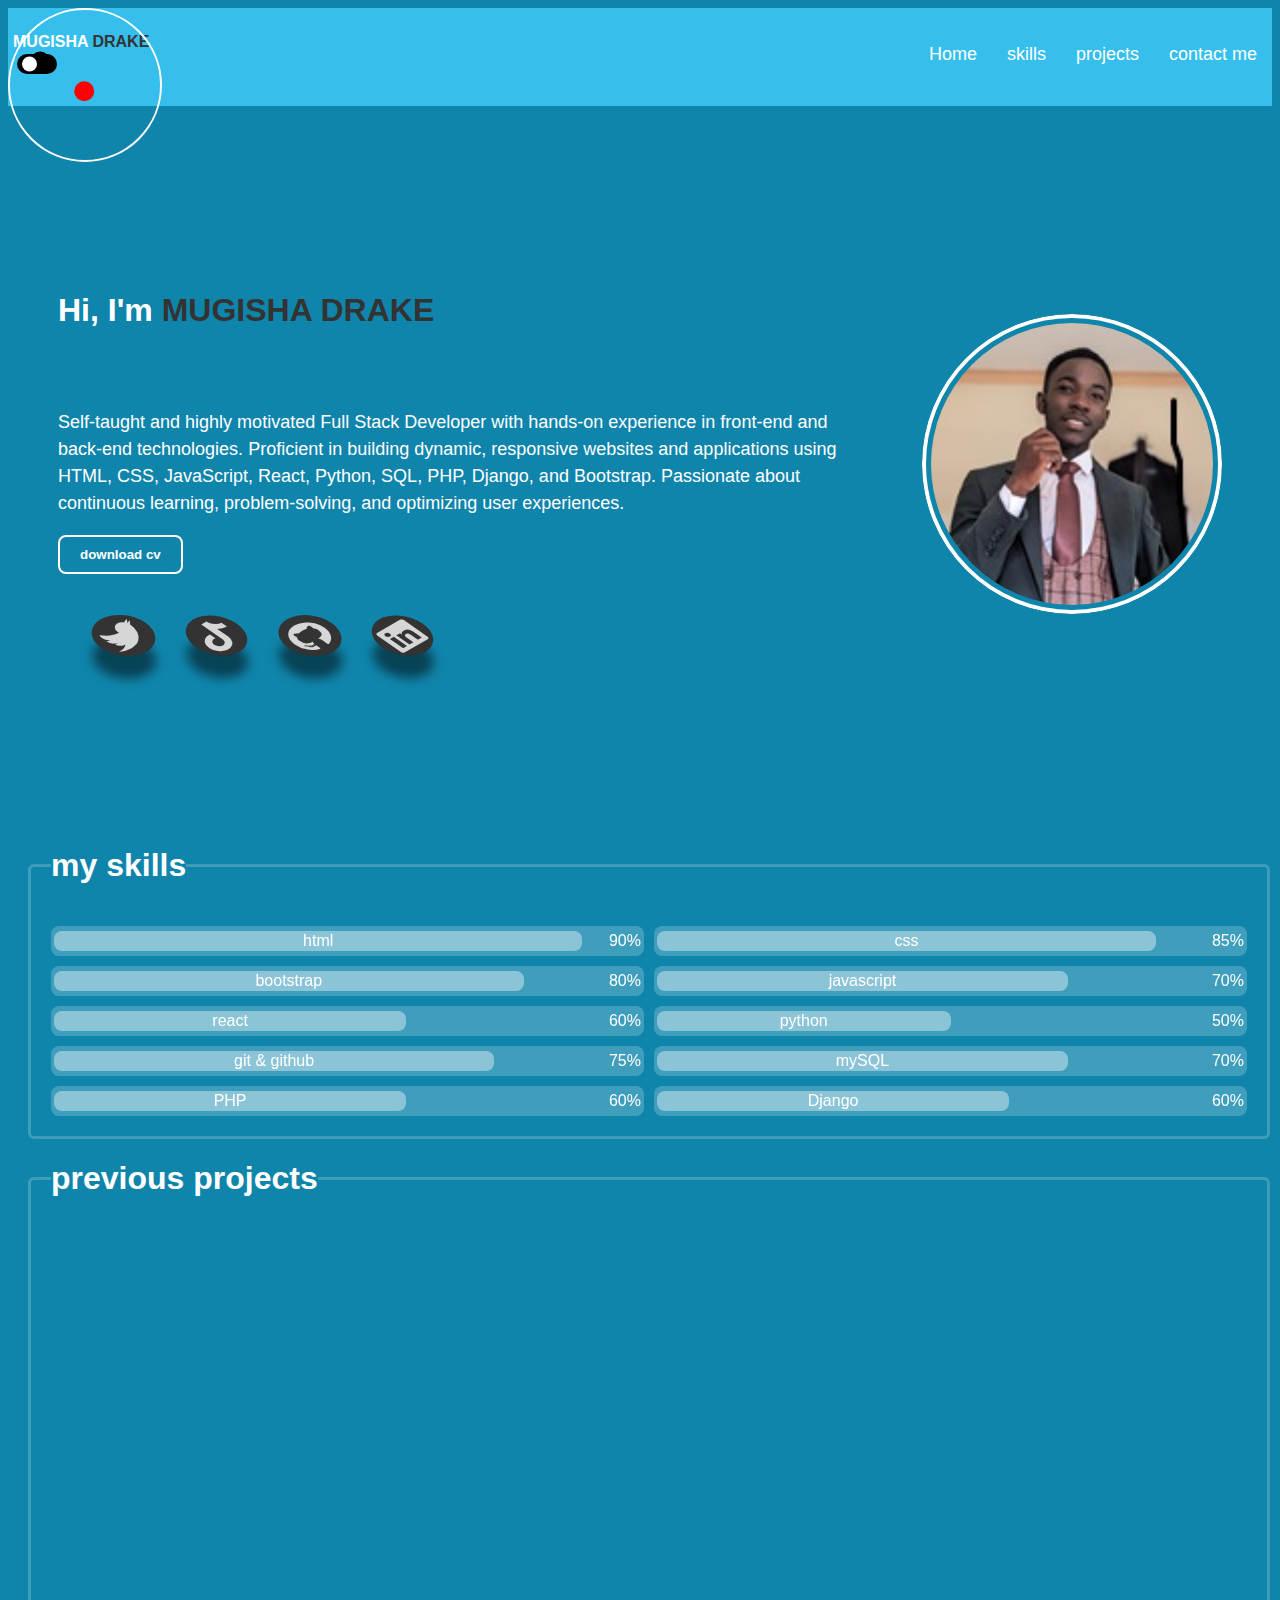
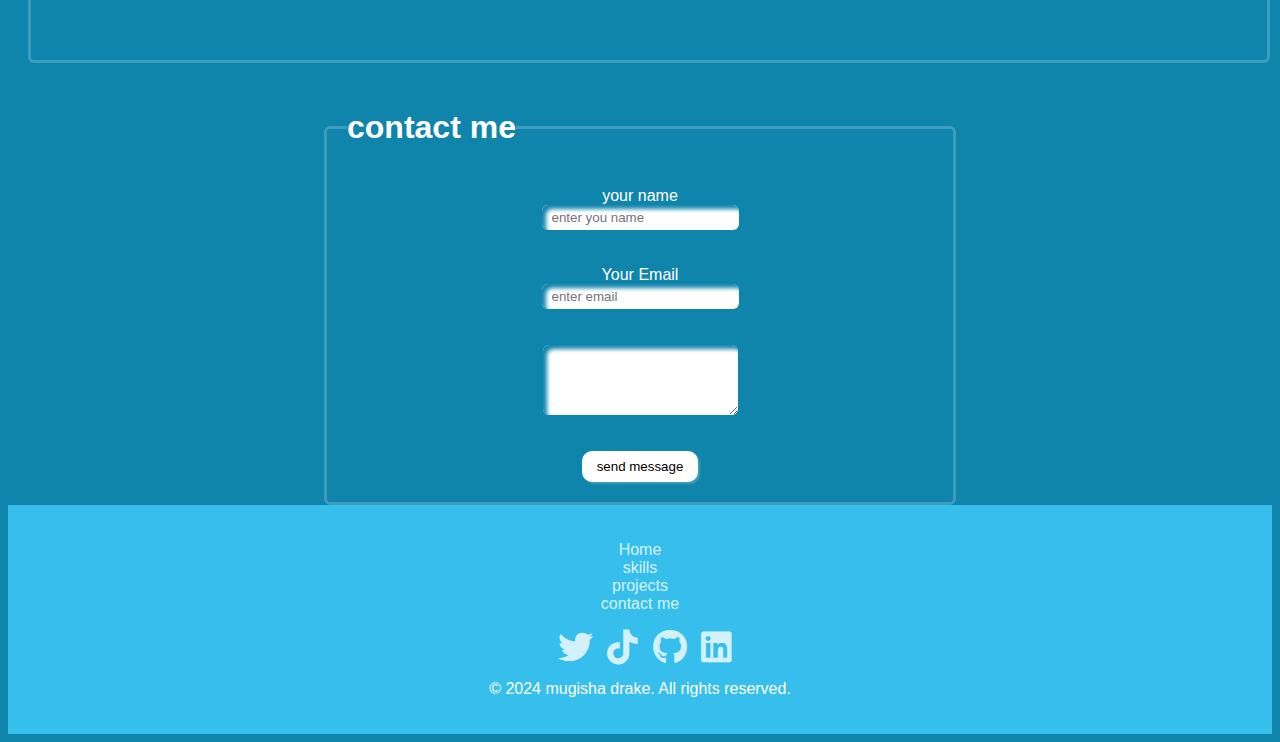
==== commit 134db9a6: "animated" ====
--- a/index.html
+++ b/index.html
@@ -44,12 +44,12 @@
   <section class="hero" id="hero">
     <div class="container">
       <h1>Hi, I'm <span class="high">MUGISHA DRAKE</span></h1>
-      <p class="highlight">FULLSTACK DEVELOPER</p>
+      <h1 class="highlight">FULLSTACK DEVELOPER</h1>
       <p>
         Self-taught and highly motivated Full Stack Developer with hands-on experience in front-end and back-end technologies. Proficient in building dynamic, responsive websites and applications using HTML, CSS, JavaScript, React, Python, SQL, PHP, Django, and Bootstrap. Passionate about continuous learning, problem-solving, and optimizing user experiences.
       </p>
 
-      <a href="MUGISHA DRAKE.pdf"><button class="cardbtn">hire me</button></a> <br><br><br>
+      <a href="MUGISHA DRAKE.pdf"><button class="cardbtn">download cv</button></a> <br><br><br>
 
       <div class="socialMedia">
         <a href="https://twitter.com/Drakemugisha5" target="_blank"><i class="fab fa-twitter" style="font-size: 35px;"></i></a>
@@ -71,64 +71,64 @@
 
     <div class="skill-container">
       <div class="html">
-        <div class="line">
+        <div class="line" style="--d:90%">
           <p>html</p>
         </div>
         <p>90%</p>
       </div>
   
       <div class="css">
-        <div class="line">
+        <div class="line" style="--d:85%">
           <p>css</p>
         </div>
         <p>85%</p>
       </div>
       <div class="bootstrap">
-        <div class="line">
+        <div class="line" style="--d:80%">
           <p>bootstrap</p>
         </div>
         <p>80%</p>
       </div>
       <div class="javascript">
-        <div class="line">
+        <div class="line" style="--d:70%">
           <p>javascript</p>
         </div>
         <p>70%</p>
       </div>
       <div class="react">
-        <div class="line">
+        <div class="line" style="--d:60%">
           <p>react</p>
         </div>
         <p>60%</p>
       </div>
       <div class="python">
-        <div class="line">
+        <div class="line" style="--d:50%">
           <p>python</p>
         </div>
         <p>50%</p>
       </div>
       <div class="git">
-        <div class="line">
+        <div class="line" style="--d:75%">
           <p>git & github</p>
         </div>
         <p>75%</p>
       </div>
       <div class="mySQL">
-        <div class="line">
+        <div class="line" style="--d:70%">
           <p>mySQL</p>
         </div>
         <p>70%</p>
       </div>
 
       <div class="php">
-        <div class="line">
+        <div class="line" style="--d:60%">
           <p>PHP</p>
         </div>
         <p>60%</p>
       </div>
 
       <div class="Django">
-        <div class="line">
+        <div class="line" style="--d:60%">
           <p>Django</p>
         </div>
         <p>60%</p>
@@ -136,26 +136,27 @@
     </div>
 
   </fieldset>
+  <!-- projects -->
 
   <fieldset id="projects">
     <legend><h1>previous projects</h1></legend>
     <div class="projects-container">
 
-      <div class="card">
+      <div class="card" style="--i:1s">
         <img src="images/todo.jpg" alt="to do list">
         <h3>to-do list app</h3>
         <p>allows you to add and remove tasks. done by react</p>
         <a href="projects/index.html"> <button class="cardbtn">check it out</button></a>
       </div>
 
-      <div class="card">
+      <div class="card" style="--i:1.5s">
         <img src="images/calc.jpg" alt="calculator">
         <h3>calculator app</h3>
         <p>can carry out basic mathematic calculations, HTML/CSS and javascript</p>
         <a href="projects/calc.html"> <button class="cardbtn">check it out</button></a>
       </div>
 
-      <div class="card">
+      <div class="card" style="--i:2s">
         <img src="images/download.png" alt="calculator">
         <h3>playable piano</h3>
         <p>playable piano with html, css and javascript</p>
@@ -164,21 +165,21 @@
 
       
       
-      <div class="card">
+      <div class="card" style="--i:2.5s">
         <img src="images/download (1).png" alt="food">
         <h3>login page</h3>
         <p>login website, with ultimate design</p>
         <a href="projects/food/login.html"> <button class="cardbtn">check it out</button></a>
       </div>
 
-      <div class="card">
+      <div class="card" style="--i:3s">
         <img src="images/WhatsApp Image 2024-09-21 at 10.31.38_fe51be87.jpg" alt="tic tac toe">
         <h3>tic tac toe game</h3>
         <p>play a tic tak toe game with your friend</p>
         <a href="projects/bootstrap-5.3.3-dist/tiktak.html"> <button class="cardbtn">check it out</button></a>
       </div>
 
-      <div class="card">
+      <div class="card" style="--i:3.5s">
         <img src="images/logo.webp" alt="food">
         <h3>photography website</h3>
         <p>a photography website implimented with HTML, CSS and javascript</p>
--- a/style.css
+++ b/style.css
@@ -1,3 +1,9 @@
+:root{
+    --maincolor: rgb(16, 133, 172);
+    --secondarycolor: rgb(255, 255, 255);
+    --highlighcolor: #333;
+}
+
 * {
     margin: 10;
     padding: 0;
@@ -6,8 +12,8 @@
   
 body {
     font-family: 'Arial', sans-serif;
-    background-color: rgb(16, 133, 172);
-    color: #f5f5f5;
+    background-color: var(--maincolor);
+    color: var(--secondarycolor);
 }
  /* nva bar */
 header {
@@ -29,15 +35,15 @@
 }
   
 nav ul li a {
-    color: #f5f5f5;
+    color: var(--secondarycolor);
     text-decoration: none;
     font-size: 18px;
     transition: 0.3s ease;
 }
 
 nav ul li a:hover {
-    background-color: #f5f5f5;
-    color: rgb(16, 133, 172);
+    background-color: var(--secondarycolor);
+    color: var(--maincolor);
     padding: 8px;
     border-radius: 8px;
 }
@@ -46,7 +52,8 @@
     font-weight: bolder;
 }
 nav p span{
-    color: hsl(0, 37%, 10%);
+    color: var(--highlighcolor);
+    font-weight: bolder;
 }
 
 /* hamburger */
@@ -71,13 +78,13 @@
 .dropdown-menu li a{
     align-self: center;
     text-decoration: none;
-    color: #333;
+    color: var(--highlighcolor);
     display: block;
     padding: 10px;
     transition: 0.5s ease;
 }
 .dropdown-menu li a:hover{
-    background: #f1f1f1f1;
+    background: var(--secondarycolor);
 }
 
 /* hero */
@@ -93,10 +100,12 @@
     width: 780px;
 }
 .high{
-    color: #333; 
+    color: var(--highlighcolor); 
 }
 .highlight {
-    color: #333;
+    color: var(--highlighcolor);
+    font-size: 2rem;
+    font-weight: bolder;
     width: 0;
     white-space: nowrap;
     overflow: hidden;
@@ -115,7 +124,7 @@
     width: 300px;
     clip-path: ellipse();
     object-fit: cover;
-    border: 4px solid #fff;
+    border: 4px solid var(--secondarycolor);
     padding: 5px;
 
 }
@@ -126,7 +135,35 @@
     100% {
       width: 100%;
     }
-  }
+}
+.hero .socialMedia i{
+    margin-left: 40px;
+}
+.hero .socialMedia .fab{
+    position: relative;
+    color: rgb(255, 255, 255, 0.8);
+    transition: 0.5s ease;
+    background-color: var(--highlighcolor);
+    border-radius: 50%;
+    padding: 8px;
+    text-align: center;
+    transform: perspective(1000px) rotate(-30deg) skew(25deg) translate(0, 0);
+    box-shadow: -20px 20px 10px  rgba(0, 0, 0, 0.5);
+
+}
+/* .hero .socialMedia .fab::before{
+    content: "";
+    position: absolute;
+    top: 0px;
+    left: 0px;
+    height: 100%;
+    width: 20px;
+    background-color: hsl(0, 0%, 40%);
+} */
+
+.hero .socialMedia .fab:hover{
+    transform: perspective(1000px) rotate(-30deg) skew(25deg) translate(10px, -10px);
+}
 
 
 /* game */
@@ -140,7 +177,7 @@
 
 canvas {
     background-color: transparent;
-    border: 2px solid #f5f5f5;
+    border: 2px solid var(--secondarycolor);
     border-radius: 50%;
 }
 
@@ -177,38 +214,21 @@
     justify-content: center;
     border: 3px solid transparent;
     height: 20px;
-    width: 90%;
+    width: var(--d);
     border-radius: 8px;
-    background-color: rgb(255, 255, 255, 0.4);
-}
-.css .line{
-    width: 85%;
-}
-.python .line{
-    width: 50%;
-}
-
-.javascript .line{
-    width: 70%;
-}
-.bootstrap .line{
-    width: 80%;
-}
-
-.react .line{
-    width: 60%;
-}
-.git .line{
-    width: 75%;
-}
-.mySQL .line{
-    width: 70%;
-}
-.php .line{
-    width: 60%;
-}
-.Django .line{
-    width: 60%;
+    background-color: rgb(255, 255, 255, 0.4); 
+}
+
+.line.animate{
+    animation: fillBar 2s ease;
+}
+@keyframes fillBar {
+    0%{
+        width: 0%;
+    }
+    70%{
+        width: var(--d);}
+
 }
 
 
@@ -228,12 +248,21 @@
     align-items: center;
     justify-content: center;
     padding: 10px;
-    border: 3px solid #fff;
+    border: 3px solid var(--secondarycolor);
     border-radius: 8px;
     width: 18rem;
     box-shadow: 5px 5px 5px hsl(0, 0%, 60%);
-
-}
+    transform: scale(0, 0);
+    transition: var(--i);
+}
+.card.animate{
+    transform: scale(1, 1);
+}
+/* @keyframes zoomIn{
+    to{
+        transform: scale(1, 1);
+    }
+} */
 .card img{
     width: 80%;
     clip-path: ellipse();
@@ -241,16 +270,16 @@
 .cardbtn{
     padding: 10px 20px;
     background-color: transparent;
-    border: 2px solid #fff;
+    border: 2px solid var(--secondarycolor);
     border-radius: 8px;
-    color: #fff;
+    color: var(--secondarycolor);
     font-weight: bold;
     transition: 0.4s ease;
 }
 
 .cardbtn:hover{
-    background-color: #fff;
-    color: hsl(195, 83%, 27%);
+    background-color: var(--secondarycolor);
+    color: var(--maincolor);
 }
 
 /* contact */
@@ -266,7 +295,7 @@
 #contact input, textarea{
     padding: 5px 10px;
     border-radius: 6px;
-    box-shadow: inset 4px 4px 4px hsl(195, 83%, 27%);
+    box-shadow: inset 4px 4px 4px var(--maincolor);
     border: none;
 }
 
@@ -279,7 +308,7 @@
 
 .contactus button{
     padding: 8px 15px;
-    background-color: #f5f5f5;
+    background-color: var(--secondarycolor);
     border-radius: 10px;
     border: none;
     box-shadow: 2px 2px 2px rgb(255, 255, 255, 0.2);
@@ -289,7 +318,7 @@
 }
 .contactus button:hover{
     background-color: rgb(255, 255, 255, 0.2);
-    color: #fff;
+    color: var(--secondarycolor);
 }
 
 /* footer */
@@ -297,7 +326,7 @@
     text-align: center;
     padding: 20px;
     background-color: hsl(195, 83%, 57%);
-    color: #f5f5f5;
+    color: var(--secondarycolor);
 }
 footer ul a{
     text-decoration: none;
@@ -305,21 +334,21 @@
     transition: 0.5s ease;
 }
 footer ul a:hover{
-    color: #333;
-    border-bottom: 2px solid #333;
+    color: var(--highlighcolor);
+    border-bottom: 2px solid var(--highlighcolor);
 }
 footer ul li{
     list-style: none;
 }
-.socialMedia i{
+footer .socialMedia i{
     margin-left: 10px;
 }
-.socialMedia .fab{
+footer .socialMedia .fab{
     color: rgb(255, 255, 255, 0.8);
     transition: 0.5s ease;
 }
-.socialMedia .fab:hover{
-    color: #333;
+footer .socialMedia .fab:hover{
+    color: var(--highlighcolor);
 }
 /* dark mode */
 
@@ -339,7 +368,7 @@
     position: absolute;
     height: 15px;
     width: 15px;
-    background-color: #ffffff;
+    background-color: var(--secondarycolor);
     top: 50%;
     left: 5px;
     border-radius: inherit;
@@ -347,7 +376,7 @@
 }
 
 #dark:checked{
-    background-color: #fff;
+    background-color: var(--secondarycolor);
 }
 #dark:checked:after{
     background-color: black;
@@ -364,6 +393,9 @@
     }
     .cardbtn:hover{
         color: hsl(0, 0%, 20%);
+    }
+    .hero .socialMedia .fab{
+        box-shadow: -20px 20px 10px  rgb(255, 255, 255, 0.3);
     }
 
 }
@@ -417,11 +449,15 @@
   
     /* Hero */
     .hero {
-      padding: 10px;
-    }
+      padding: 20px;
+    }
+    *{
+        font-size: 14px !important;
+    }
+
     .profile-picture img {
-      height: 150px;
-      width: 150px;
+      height: 200px;
+      width: 200px;
     }
   
     /* Skills */
@@ -430,5 +466,11 @@
     }
   
   }
+  @media (max-height: 700px) and (max-width: 480px) {
+    .profile-picture img {
+        height: 150px;
+        width: 150px;
+      }
+  }
 
   